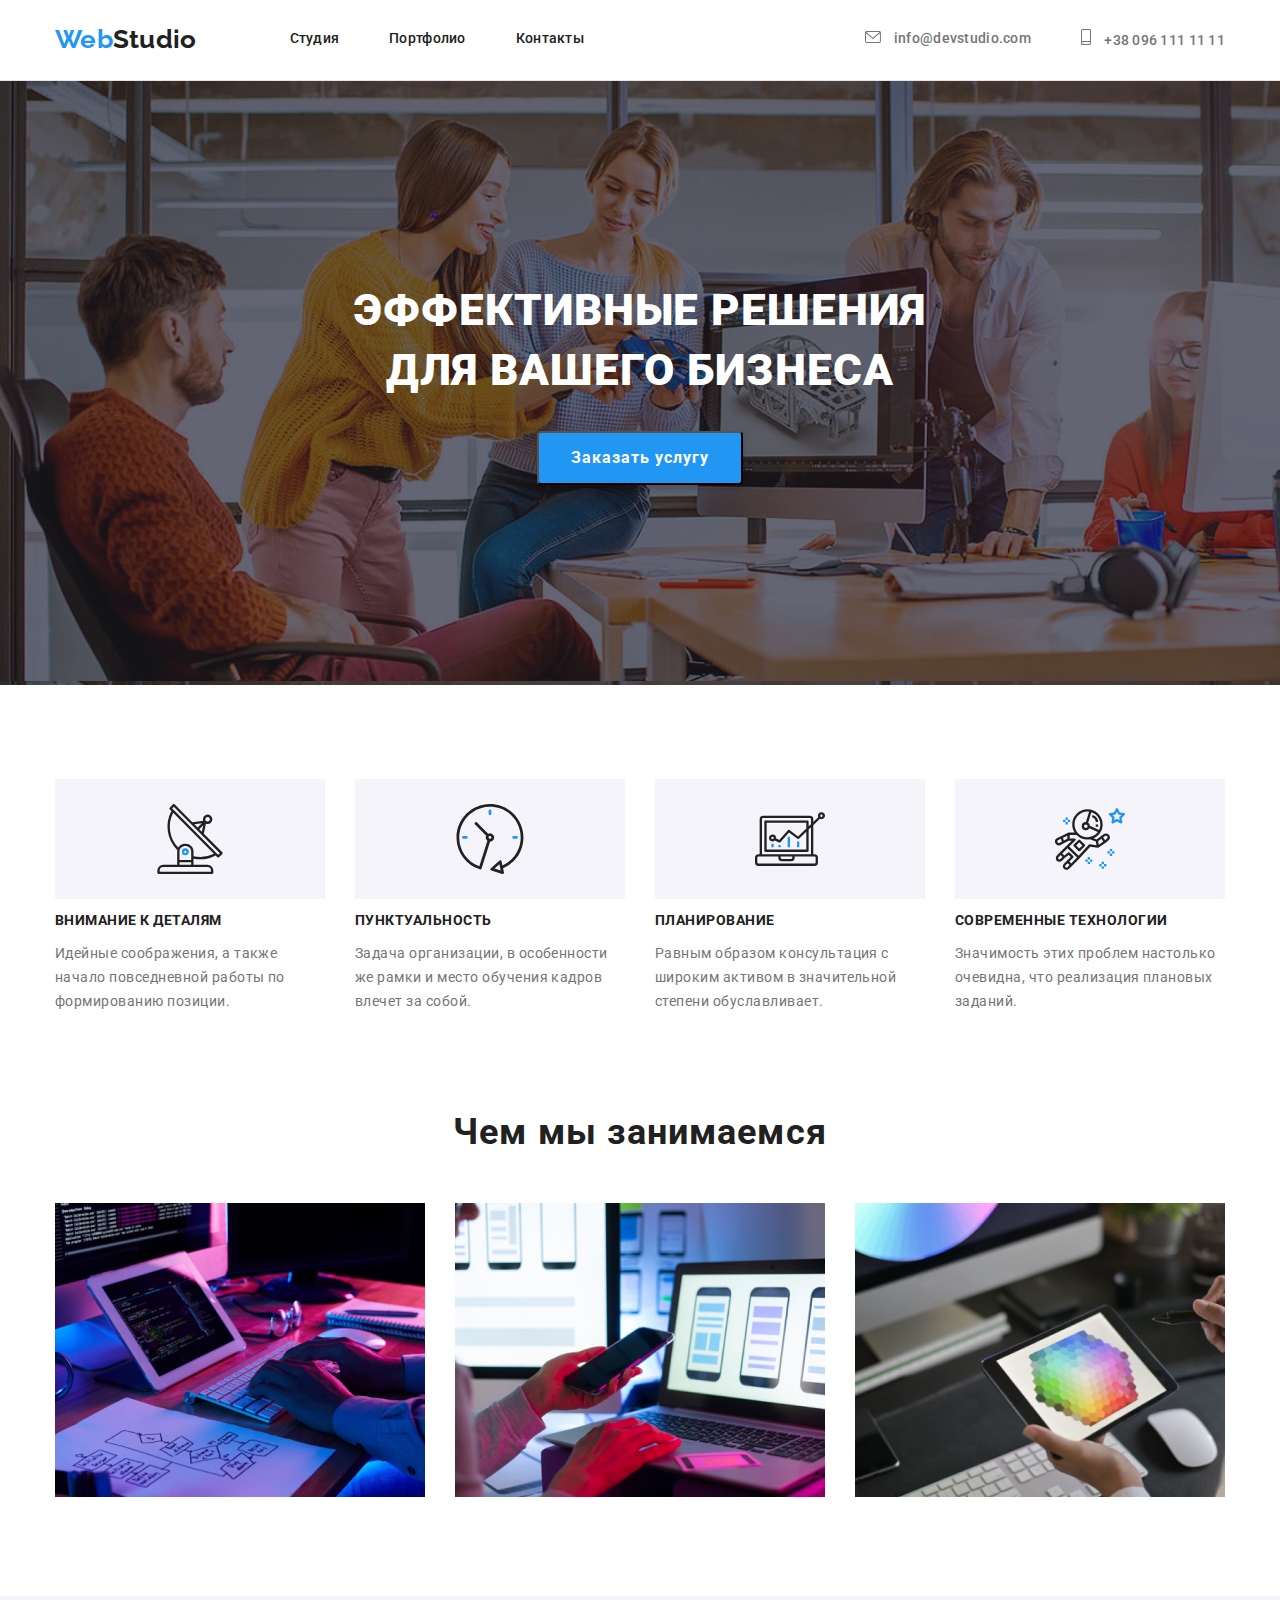
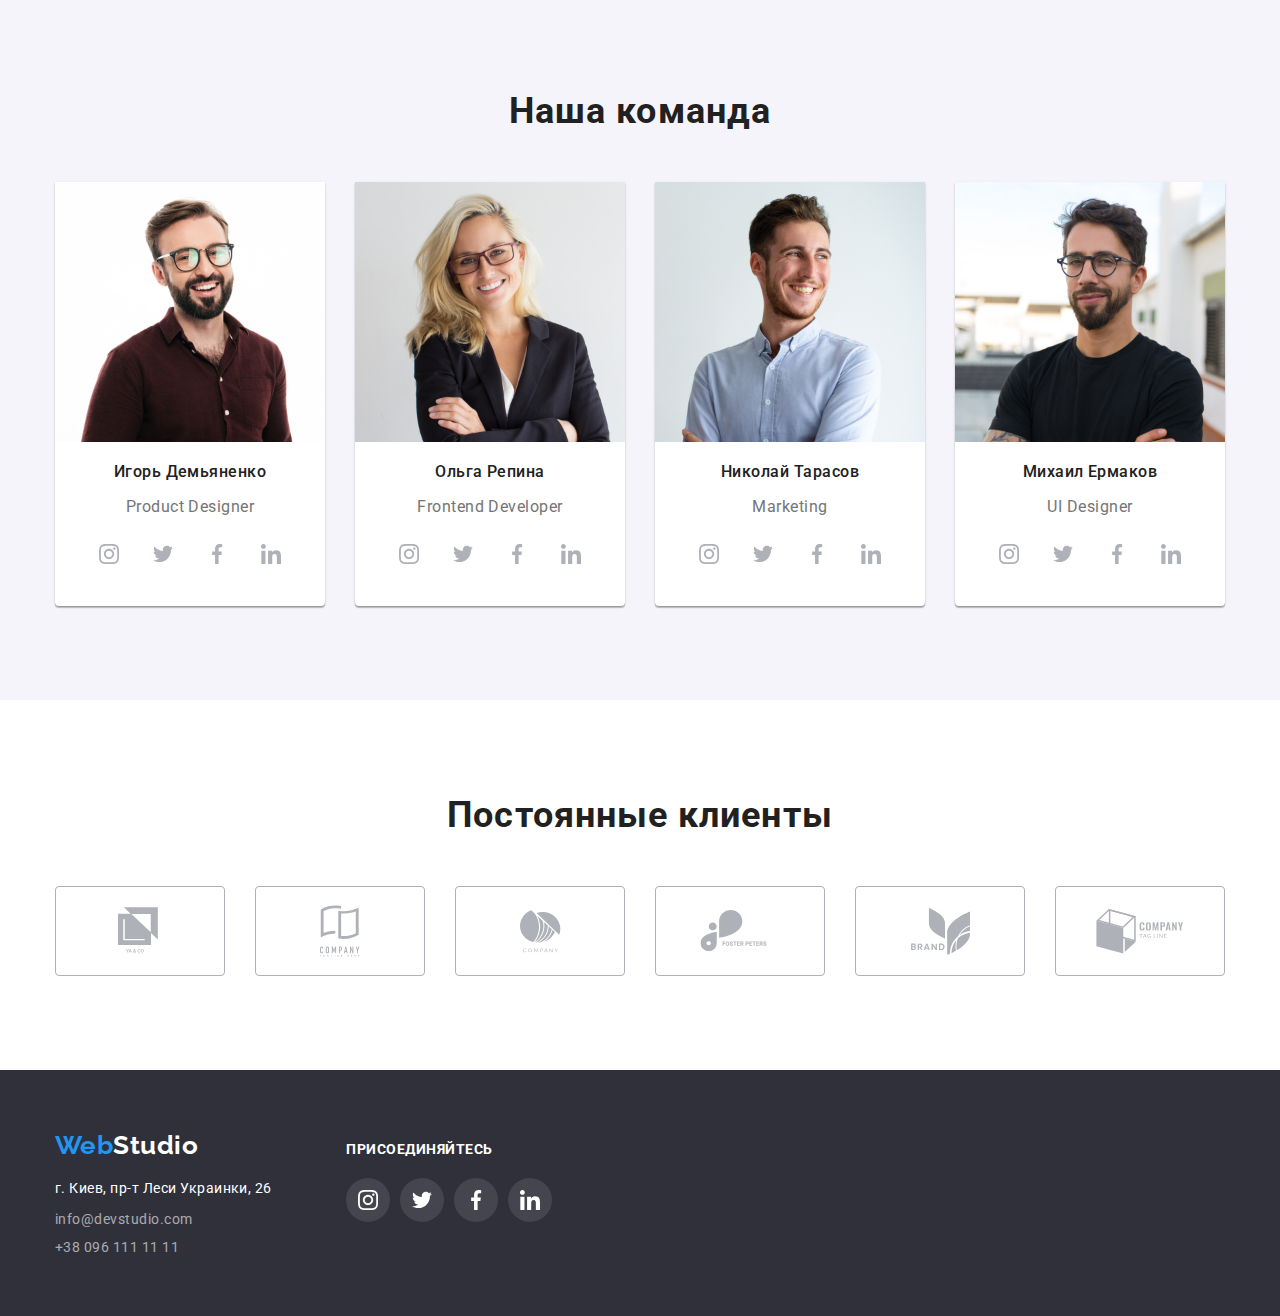
==== index.html @ 49b00da6 "копировка с дз4" ====
<!DOCTYPE html>
<html lang="ru">
<head>
    <meta charset="UTF-8">
    <meta name="viewport" content="width=device-width, initial-scale=1.0">
    <title>Document</title>
    <link rel="preconnect" href="https://fonts.gstatic.com">
    <link
        href="https://fonts.googleapis.com/css2?family=Raleway:wght@400;500;700&family=Roboto:wght@400;500;700;900&display=swap"
        rel="stylesheet"
    />
    <link rel="stylesheet" href="./css/modern-normalize.css">
    <link rel="stylesheet" href="./css/style.css">
</head>
<body class="page">
    <!--Шапка-->
    <header class="page-header">
        <div class="container">
            <nav class="navigation link">
                <a href="./index.html" class="logo" lang="en"> <span class="logo-web ">Web</span>Studio</a>
                <ul class="list link">
                    <li class="link-item"><a href="./index.html" class="link">Студия</a></li>
                    <li class="link-item"><a href="./html/portfolio.html" class="link">Портфолио</a></li>
                    <li class="link-item"><a href="" class="link">Контакты</a></li>
                </ul>
            </nav>
            <ul class="list link">
                <li class="link-item">
                   
                   <a href="mailto:info@devstudio.com" class="link-contacts icon-envelope">
                        <svg width="16" height="12" fill="currentColor">
                            <use class="icon-link" href="./images/icons.svg#envelope"></use>
                        </svg>
                        info@devstudio.com
                    </a>
                </li>
                <li class="link-item">
                   
                    <a href="tell:+380961111111" class="link-contacts icon-smartphone">
                        <svg width="10" height="16" fill="currentColor">
                            <use href="./images/icons.svg#smartphone"></use>
                        </svg>
                        +38 096 111 11 11
                    </a>
                </li>
            </ul>
        </div>
    </header>
    <!--main-->
    <main class="page-main">
        <!--раздел услуг-->
        <section class="hero">
            <div class="container">
                <h1 class="hero-title">Эффективные решения <br> для вашего бизнеса</h1>
                <button type="button" class="button-primery button-cursor"> Заказать услугу</button>
            </div>
        </section>
        <!--Раздел качеств-->
        <section class="section-quality">
            <div class="container">
                <!-- <h2 class="section-title">Положительные качества </h2> -->
                    <ul class="site-title">
                        <li class="list-quality ">
                          
                            <h3 class="title">Внимание к деталям</h3>
                            <p class="features-text">Идейные соображения, а также начало повседневной работы по формированию позиции.</p>
                        </li>
                        <li class="list-quality">
                            
                            <h3 class="title">Пунктуальность</h3>
                            <p class="features-text">Задача организации, в особенности же рамки и место обучения кадров влечет за собой.</p>
                        </li>
                        <li class="list-quality">
                            
                            <h3 class="title">Планирование</h3>
                            <p class="features-text">Равным образом консультация с широким активом в значительной степени обуславливает.</p>
                        </li>
                        <li class="list-quality">
                            
                            <h3 class="title">Современные технологии</h3>
                            <p class="features-text">Значимость этих проблем настолько очевидна, что реализация плановых заданий.</p>
                        </li>
                    </ul>
                
            </div>
        </section>

        <section class="section-working">
            <div class="container">
                
                    <h2 class="section-title">Чем мы занимаемся</h2>
                    <ul class="site-title">
                        <li class="list-img">
                            <a href=""><img src="./images/програмирование.jpg" alt="програмирование" width="370" /></a>
                        </li>
                        <li class="list-img">
                            <a href=""><img src="./images/приложения.jpg" alt="приложения" width="370" /></a>
                        </li>
                        <li class="list-img">
                            <a href=""><img src="./images/цветовая-гамма.jpg" alt="цветовая-гамма" width="370" /></a>
                        </li>
                    </ul>
               
            </div>
        </section>
        <!--Раздел команда-->
        <section class="section-team">
            <div class="container">
                    <h2 class="section-title">Наша команда</h2>
                    <ul  class="site-title">
                        <li class="list-img">
                            <img src="./images/игорь-демьяненко.jpg" alt="фото-игорь-демьяненко" width="270" />
                            <h3 class="name-title">Игорь Демьяненко</h3>
                            <p class="name-text">Product Designer</p>
                            <div class="div-icons">
                                <ul class="list social-icons">
                                    <li class="social-icons-iteam">
                                        <a href="" class="social-icons-link" target="_blank" rel="noopener noreferrer">
                                            <svg class="icon">
                                                <use href="./images/icons.svg#instagram"></use>
                                            </svg>
                                        </a>
                                    </li>
                                    <li class="social-icons-iteam">
                                        <a href="" class="social-icons-link" target="_blank" rel="noopener noreferrer">
                                        <svg class="icon">
                                            <use href="./images/icons.svg#twitter"></use>
                                        </svg>
                                        </a>
                                    </li>
                                    <li class="social-icons-iteam">
                                        <a href="" class="social-icons-link" target="_blank" rel="noopener noreferrer">
                                        <svg class="icon">
                                            <use href="./images/icons.svg#facebook"></use>
                                        </svg>
                                        </a>
                                    </li>
                                    <li class="social-icons-iteam">
                                        <a href="" class="social-icons-link" target="_blank" rel="noopener noreferrer">
                                        <svg class="icon">
                                            <use href="./images/icons.svg#linkedin"></use>
                                        </svg>
                                        </a>
                                    </li>
                                </ul>
                            </div>

                        </li>
                        <li class="list-img">
                            <img src="./images/ольга-репина.jpg" alt="фото-ольга-репина" width="270" />
                            <h3 class="name-title">Ольга Репина</h3>
                            <p class="name-text">Frontend Developer</p>
                            <div class="div-icons">
                                <ul class="list social-icons">
                                    <li class="social-icons-iteam">
                                        <a href="" class="social-icons-link" target="_blank" rel="noopener noreferrer">
                                            <svg class="icon">
                                                <use href="./images/icons.svg#instagram"></use>
                                            </svg>
                                        </a>
                                    </li>
                                    <li class="social-icons-iteam">
                                        <a href="" class="social-icons-link" target="_blank" rel="noopener noreferrer">
                                            <svg class="icon">
                                                <use href="./images/icons.svg#twitter"></use>
                                            </svg>
                                        </a>
                                    </li>
                                    <li class="social-icons-iteam">
                                        <a href="" class="social-icons-link" target="_blank" rel="noopener noreferrer">
                                            <svg class="icon">
                                                <use href="./images/icons.svg#facebook"></use>
                                            </svg>
                                        </a>
                                    </li>
                                    <li class="social-icons-iteam">
                                        <a href="" class="social-icons-link" target="_blank" rel="noopener noreferrer">
                                            <svg class="icon">
                                                <use href="./images/icons.svg#linkedin"></use>
                                            </svg>
                                        </a>
                                    </li>
                                </ul>
                            </div>
                        </li>
                        <li class="list-img">
                            <img src="./images/николай-тарасов.jpg" alt="фото-николай-тарасов" width="270" />
                            <h3 class="name-title">Николай Тарасов</h3>
                            <p class="name-text">Marketing</p>
                            <div class="div-icons">
                                <ul class="list social-icons">
                                    <li class="social-icons-iteam">
                                        <a href="" class="social-icons-link" target="_blank" rel="noopener noreferrer">
                                            <svg class="icon">
                                                <use href="./images/icons.svg#instagram"></use>
                                            </svg>
                                        </a>
                                    </li>
                                    <li class="social-icons-iteam">
                                        <a href="" class="social-icons-link" target="_blank" rel="noopener noreferrer">
                                            <svg class="icon">
                                                <use href="./images/icons.svg#twitter"></use>
                                            </svg>
                                        </a>
                                    </li>
                                    <li class="social-icons-iteam">
                                        <a href="" class="social-icons-link" target="_blank" rel="noopener noreferrer">
                                            <svg class="icon">
                                                <use href="./images/icons.svg#facebook"></use>
                                            </svg>
                                        </a>
                                    </li>
                                    <li class="social-icons-iteam">
                                        <a href="" class="social-icons-link" target="_blank" rel="noopener noreferrer">
                                            <svg class="icon">
                                                <use href="./images/icons.svg#linkedin"></use>
                                            </svg>
                                        </a>
                                    </li>
                                </ul>
                            </div>
                        </li>
                        <li class="list-img">
                            <img src="./images/михаил-ермаков.jpg" alt="фото-михаил-ермаков" width="270" />
                            <h3 class="name-title">Михаил Ермаков</h3>
                            <p class="name-text">UI Designer</p>
                            <div class="div-icons">
                                <ul class="list social-icons">
                                    <li class="social-icons-iteam">
                                        <a href="" class="social-icons-link" target="_blank" rel="noopener noreferrer">
                                            <svg class="icon">
                                                <use href="./images/icons.svg#instagram"></use>
                                            </svg>
                                        </a>
                                    </li>
                                    <li class="social-icons-iteam">
                                        <a href="" class="social-icons-link" target="_blank" rel="noopener noreferrer">
                                            <svg class="icon">
                                                <use href="./images/icons.svg#twitter"></use>
                                            </svg>
                                        </a>
                                    </li>
                                    <li class="social-icons-iteam">
                                        <a href="" class="social-icons-link" target="_blank" rel="noopener noreferrer">
                                            <svg class="icon">
                                                <use href="./images/icons.svg#facebook"></use>
                                            </svg>
                                        </a>
                                    </li>
                                    <li class="social-icons-iteam">
                                        <a href="" class="social-icons-link" target="_blank" rel="noopener noreferrer">
                                            <svg class="icon">
                                                <use href="./images/icons.svg#linkedin"></use>
                                            </svg>
                                        </a>
                                    </li>
                                </ul>
                            </div>
                        </li>
                    </ul>
                 </div>
        </section>
        <!-- секция постоянные клиенты -->
        <section class="section-clients">
            <div class="container">
                 <h2 class="section-title">Постоянные клиенты</h2>
                <div class="">
                   <ul class="site-title ">
                       <li class="list-clients">
                           <a href="" class="clients-section-link" target="_blank" rel="noopener noreferrer">
                               <svg class="icon" width="44px" height="49px">
                                   <use href="./images/icons.svg#logo-1"></use>
                               </svg>
                           </a>
                       </li>
                       <li class="list-clients">
                           <a href="" class="clients-section-link" target="_blank" rel="noopener noreferrer">
                               <svg class="icon" width="40px" height="52px">
                                   <use href="./images/icons.svg#logo-2"></use>
                               </svg>
                           </a>
                       </li>
                       <li class="list-clients">
                           <a href="" class="clients-section-link" target="_blank" rel="noopener noreferrer">
                               <svg class="icon" width="41px" height="43px">
                                   <use href="./images/icons.svg#logo-3"></use>
                               </svg>
                           </a>
                       </li>
                       <li class="list-clients">
                           <a href="" class="clients-section-link" target="_blank" rel="noopener noreferrer">
                               <svg class="icon" width="80px" height="42px">
                                   <use href="./images/icons.svg#logo-4"></use>
                               </svg>
                           </a>
                       </li>
                       <li class="list-clients">
                           <a href="" class="clients-section-link" target="_blank" rel="noopener noreferrer">
                               <svg class="icon" width="59px" height="47px">
                                   <use href="./images/icons.svg#logo-5"></use>
                               </svg>
                           </a>
                       </li>
                       <li class="list-clients">
                           <a href="" class="clients-section-link" target="_blank" rel="noopener noreferrer">
                               <svg class="icon" width="88pxx" height="45px">
                                   <use href="./images/icons.svg#logo-6"></use>
                               </svg>
                           </a>
                       </li>
                   </ul>
                    
                </div>
            </div>
        </section>
    </main>
    <!--Подвал-->
    <footer class="page-footer">
        <div class="container">
            <div class="card-footer div-address">
                <a href="./index.html" class="logo link-footer" lang="en"> <span class="logo-web ">Web</span>Studio</a>
                <address class="address">
                <ul  class="site-footer">
                        <li class="list-footer"><a href="https://goo.gl/maps/cqF2YYgnsSgprehL9" target="_blank" rel="noreferrer noopener" class="text-address">г. Киев, пр-т Леси Украинки, 26</a></li>
                        <li class="list-footer"><a href="mailto:info@devstudio.com" class="link-contacts">info@devstudio.com</a> </li>
                        <li class="list-footer"><a href="teii:+380961111111" class="link-contacts">+38 096 111 11 11</a> </li>
                    </ul>
                </address>
            </div>
            <div class="card-footer div-icons">
                <h3 class="title">присоединяйтесь</h3>
                <ul class="list social-icons">
                    <li class="social-icons-iteam">
                        <a href="" class="social-icons-link" target="_blank" rel="noopener noreferrer">
                            <svg class="icon">
                                <use href="./images/icons.svg#instagram"></use>
                            </svg>
                        </a>
                    </li>
                    <li class="social-icons-iteam">
                        <a href="" class="social-icons-link" target="_blank" rel="noopener noreferrer">
                            <svg class="icon">
                                <use href="./images/icons.svg#twitter"></use>
                            </svg>
                        </a>
                    </li>
                    <li class="social-icons-iteam">
                        <a href="" class="social-icons-link" target="_blank" rel="noopener noreferrer">
                            <svg class="icon">
                                <use href="./images/icons.svg#facebook"></use>
                            </svg>
                        </a>
                    </li>
                    <li class="social-icons-iteam">
                        <a href="" class="social-icons-link" target="_blank" rel="noopener noreferrer">
                            <svg class="icon">
                                <use href="./images/icons.svg#linkedin"></use>
                            </svg>
                        </a>
                    </li>
                </ul>
            </div>
        </div>
    </footer>
    
</body>
</html>
---- css/style.css ----
:root {
  --primery-text-color: #757575;
  --title-text-color: #212121;
  --button-text-color: #212121;
  --button-text-color-hover-focus: #ffffff;
  --button-background-color: #f5f4fa;
  --hero-footer-background-color: #2f303a;
  --link-text-kontacts: #757575;
  --link-text-site-nav: #212121;
  --accent-text-color: #2196f3;
  --tekst-kontacts-footer: rgba(255, 255, 255, 0.6);
}

html {
  box-sizing: border-box;
}

*,
*::before,
*::after {
  box-sizing: inherit;
}

body {
  color: var(--primery-text-color);
  background: #ffffff;
  font-family: Roboto, sans-serif;
  letter-spacing: 0.03em;
  margin: 0;
}
.container {
  width: 1200px;
  padding-right: 15px;
  padding-left: 15px;
  /* border: 1px solid black; */
  margin-left: auto;
  margin-right: auto;
}
.navigation {
  display: flex;
  align-items: center;
  margin-right: auto;
}
/* логотип */
.logo {
  color: #212121;
  font-family: Raleway;
  font-style: normal;
  font-weight: bold;
  font-size: 26px;
  line-height: 1.19;
  text-decoration: none;
}
.page-header {
  border-bottom: 1px solid #e9e2e2;
  padding-top: 24px;
  padding-bottom: 25px;
}
.page-header .logo {
  margin-right: 93px;
}
.logo-web {
  color: var(--accent-text-color);
}

.page-header .container {
  display: flex;
  align-items: center;
  justify-content: flex-end;
}
/* навигация по сайту */
.link-item svg {
  /* margin: 0; */
  margin-right: 10px;
  cursor: pointer;
}

.link {
  text-decoration: none;
  font-weight: 500;
  font-size: 14px;
  line-height: 1.14;
  letter-spacing: 0.02em;
  color: var(--link-text-site-nav);
  list-style-type: none;
  padding-left: 0;
  margin-top: 0;
  margin-bottom: 0;
  display: inline-flex;
  align-items: center;
}
.link:hover,
.link:focus {
  color: var(--accent-text-color);
}

.link-item:not(:last-child) {
  margin-right: 50px;
}
/* навигация по контактам */
.link-contacts {
  text-decoration: none;
  color: var(--link-text-kontacts);
}

.link-contacts:focus,
.link-contacts:hover {
  color: var(--accent-text-color);
}

/* главый заголовок */
.hero {
  background-color: var(--hero-footer-background-color);
  color: #ffffff;
  text-align: center;
  letter-spacing: 0.06em;
  text-transform: uppercase;
  padding-top: 200px;
  padding-bottom: 200px;
  background-image: linear-gradient(to right, rgba(47, 48, 58, 0.4), rgba(47, 48, 58, 0.4)), url(../images/Img-hero.png);
}

.hero-title {
  font-style: normal;
  font-weight: 900;
  line-height: 1.36;
  font-size: 44px;
  margin-bottom: 30px;
  margin-top: 0;
}

/* кнопки */
.button-primery {
  font-family: Roboto;
  font-weight: bold;
  font-size: 16px;
  line-height: 1.87;
  cursor: pointer;
  align-items: center;
  text-align: center;
  letter-spacing: 0.06em;
  background: #2196f3;
  box-shadow: 0px 4px 4px rgba(0, 0, 0, 0.15);
  border-radius: 4px;
  color: #ffffff;
  padding: 10px 32px;
}
.button-cursor {
  cursor: pointer;
}
.filter-button {
  background: var(--button-background-color);
  border-radius: 4px;
  font-family: Roboto;
  font-weight: 500;
  font-size: 16px;
  line-height: 1.62;
  letter-spacing: 0.03em;
  color: #212121;
  border: none;
  padding: 6px 22px;
}

.filter-button:focus,
.filter-button:hover {
  background-color: var(--accent-text-color);
  color: var(--button-text-color-hover-focus);
  border: 1px solid #eeeeee;
  box-sizing: border-box;
  box-shadow: 0px 1px 1px rgba(0, 0, 0, 0.12), 0px 4px 4px rgba(0, 0, 0, 0.06), 1px 4px 6px rgba(0, 0, 0, 0.16);
}

/* заголовки */
.title {
  font-weight: bold;
  font-size: 14px;
  line-height: 1.14;
  text-transform: uppercase;
  color: var(--title-text-color);
}
.site-title {
  list-style-type: none;
  display: flex;
  padding-left: 0;
  margin-top: 0;
  margin-bottom: 0;
}
.section-quality {
  /* margin-top: 94px; */
  padding-top: 94px;
  padding-bottom: 94px;
}
.list-quality::before {
  display: flex;
  content: '';
  height: 120px;
  background-color: #f5f4fa;
  background-size: auto;
  background-repeat: no-repeat;
  background-position: center;
}
.list-quality:nth-child(1):before {
  background-image: url(../images/icons/antenna.svg);
}
.list-quality:nth-child(2):before {
  background-image: url(../images/icons/clock.svg);
}
.list-quality:nth-child(3):before {
  background-image: url(../images/icons/diagram.svg);
}
.list-quality:nth-child(4):before {
  background-image: url(../images/icons/astronaut.svg);
}

.list-quality {
  max-width: 270px;
}

.list-quality:not(:last-child),
.list-img:not(:last-child) {
  margin-right: 30px;
}
/* секция работы */
.section-working {
  margin-top: 0;
  margin-bottom: 0;
  padding-bottom: 94px;
}

.section-team {
  padding-top: 94px;
  padding-bottom: 94px;
}
.section-team .list-img {
  max-width: 370px;
  background-color: #ffffff;
  box-shadow: 0px 1px 3px rgba(0, 0, 0, 0.12), 0px 1px 1px rgba(0, 0, 0, 0.14), 0px 2px 1px rgba(0, 0, 0, 0.2);
  border-radius: 0px 0px 4px 4px;
}
.div-icons {
  padding-bottom: 30px;
}

/* обзацы */
.features-text {
  font-weight: normal;
  font-size: 14px;
  line-height: 1.71;
  margin-top: 10px;
  margin-bottom: 0;
  width: 270px;
  height: 75px;
}
/* заголовки h2 */
.section-title {
  font-weight: bold;
  font-size: 36px;
  line-height: 42px;
  letter-spacing: 0.03em;
  color: var(--title-text-color);
  margin-top: 0;
  margin-bottom: 50px;
  display: flex;
  justify-content: center;
}

/* Данные руководителей */
.section-team {
  background-color: #f5f4fa;
}
.name-title {
  font-weight: 500;
  font-size: 16px;
  line-height: 1.19;
  color: var(--title-text-color);
  display: flex;
  justify-content: center;
}
.name-text {
  font-weight: normal;
  font-size: 16px;
  line-height: 1.19;
  display: flex;
  justify-content: center;
}
.social-icons .icon {
  width: 20px;
  height: 20px;
  fill: #afb1b8;
}
.div-icons {
  /* padding: 10 30px 30px 32px; */
  display: flex;
  justify-content: center;
}
.social-icons-iteam + .social-icons-iteam {
  margin-left: 10px;
}
.section-team .social-icons-link {
  display: flex;
  justify-content: center;
  align-items: center;
  width: 44px;
  height: 44px;
  background: #ffffff;
  border-radius: 50%;
}

.social-icons-link:hover .icon,
.social-icons-link:focus .icon {
  fill: var(--button-text-color-hover-focus);
}
.social-icons-link:hover,
.social-icons-link:focus {
  background-color: var(--accent-text-color);
}
/* секция клиенты */
.section-clients {
  padding-top: 94px;
  padding-bottom: 94px;
}
.section-clients .section-title {
  margin-bottom: 50px;
}
.clients {
  display: inline-flex;
  flex-basis: calc(100% - 30px);
  flex-wrap: wrap;
}

.list-clients:not(:last-child) {
  margin-right: 30px;
}

/* section portfolio */

.title-portfolio {
  font-style: normal;
  font-weight: bold;
  font-size: 18px;
  line-height: 2;
  letter-spacing: 0.06em;
  color: var(--title-text-color);
  max-width: 322px;
  margin: 0;
  margin-bottom: 4px;
}
.examples-works {
  font-weight: normal;
  font-size: 16px;
  line-height: 1.87;
  max-width: 322px;
  margin: 0;
}
.site-nav {
  display: flex;
  justify-content: center;
}
.list-button:not(:last-child) {
  margin-right: 8px;
}
.section-main {
  padding-top: 94px;
  padding-bottom: 94px;
}

.container-button {
  padding-bottom: 50px;
}

.list {
  display: flex;
  flex-wrap: wrap;
  margin-top: 0;
  padding-left: 0;
  list-style-type: none;
  margin-bottom: 0;
}
.container-portfolio {
  padding: 20px 24px;
}

.list-portfolio {
  max-width: 370px;
  border: 1px solid #eeeeee;
}
.list-portfolio:nth-child(-n + 6) {
  margin-bottom: 30px;
}
.list-portfolio {
  margin-right: 30px;
}
.list-portfolio:nth-child(3n) {
  margin-right: 0;
}
.list-portfolio:hover,
.list-portfolio:focus {
  border: 1px solid #eeeeee;
  box-sizing: border-box;
  box-shadow: 0px 1px 1px rgba(0, 0, 0, 0.12), 0px 4px 4px rgba(0, 0, 0, 0.06), 1px 4px 6px rgba(0, 0, 0, 0.16);
  cursor: pointer;
}

/* постоянные клиенты */
.icon {
  fill: #afb1b8;
  margin: auto;
}

.clients-section-link {
  display: flex;

  width: 170px;
  height: 90px;
  cursor: pointer;
  border: 1px solid #afb1b8;
  box-sizing: border-box;
  border-radius: 4px;
}
.clients-section-link:hover .icon,
.clients-section-link:focus .icon {
  fill: var(--accent-text-color);
}
.clients-section-link:hover,
.clients-section-link:focus {
  border-color: var(--accent-text-color);
}

/* footer */
.page-footer {
  background-color: var(--hero-footer-background-color);
}
.link-footer {
  color: #ffffff;
  text-decoration: none;
}
.site-footer .link-contacts {
  color: rgba(255, 255, 255, 0.6);
  font-size: 14px;
}
.site-footer .link-contacts:hover,
.site-footer .link-contacts:active {
  color: var(--accent-text-color);
}

.page-footer {
  margin-top: 0;
  margin-left: 0;
  margin-bottom: 0;
  padding-top: 60px;
  padding-bottom: 60px;
}

.site-footer {
  list-style-type: none;
  font-weight: normal;
  font-style: normal;
  padding-left: 0;
  margin-bottom: 0;
}
.list-footer:not(:last-child) {
  padding-bottom: 9px;
}
.text-address {
  font-size: 14px;
  line-height: 1.71;
  color: #ffffff;
  text-decoration: none;
}
.text-address:focus,
.text-address:hover {
  color: var(--accent-text-color);
}
.card-footer {
  display: inline-table;
  /* flex-basis: calc((50% - 140px) / 2); */
}
.page-footer .div-icons {
  margin-left: 70px;
  min-width: 206px;
  height: 80px;
}
.page-footer h3 {
  color: #ffffff;
  padding-top: 0;
  padding-bottom: 20px;
  margin: 0;
}

.page-footer .social-icons-link {
  display: flex;
  justify-content: center;
  align-items: center;
  width: 44px;
  height: 44px;
  background: rgba(255, 255, 255, 0.1);
  border-radius: 50%;
}
.page-footer .icon {
  width: 20px;
  height: 20px;
  fill: var(--button-text-color-hover-focus);
}
.social-icons-link:hover,
.social-icons-link:focus {
  background-color: var(--accent-text-color);
}
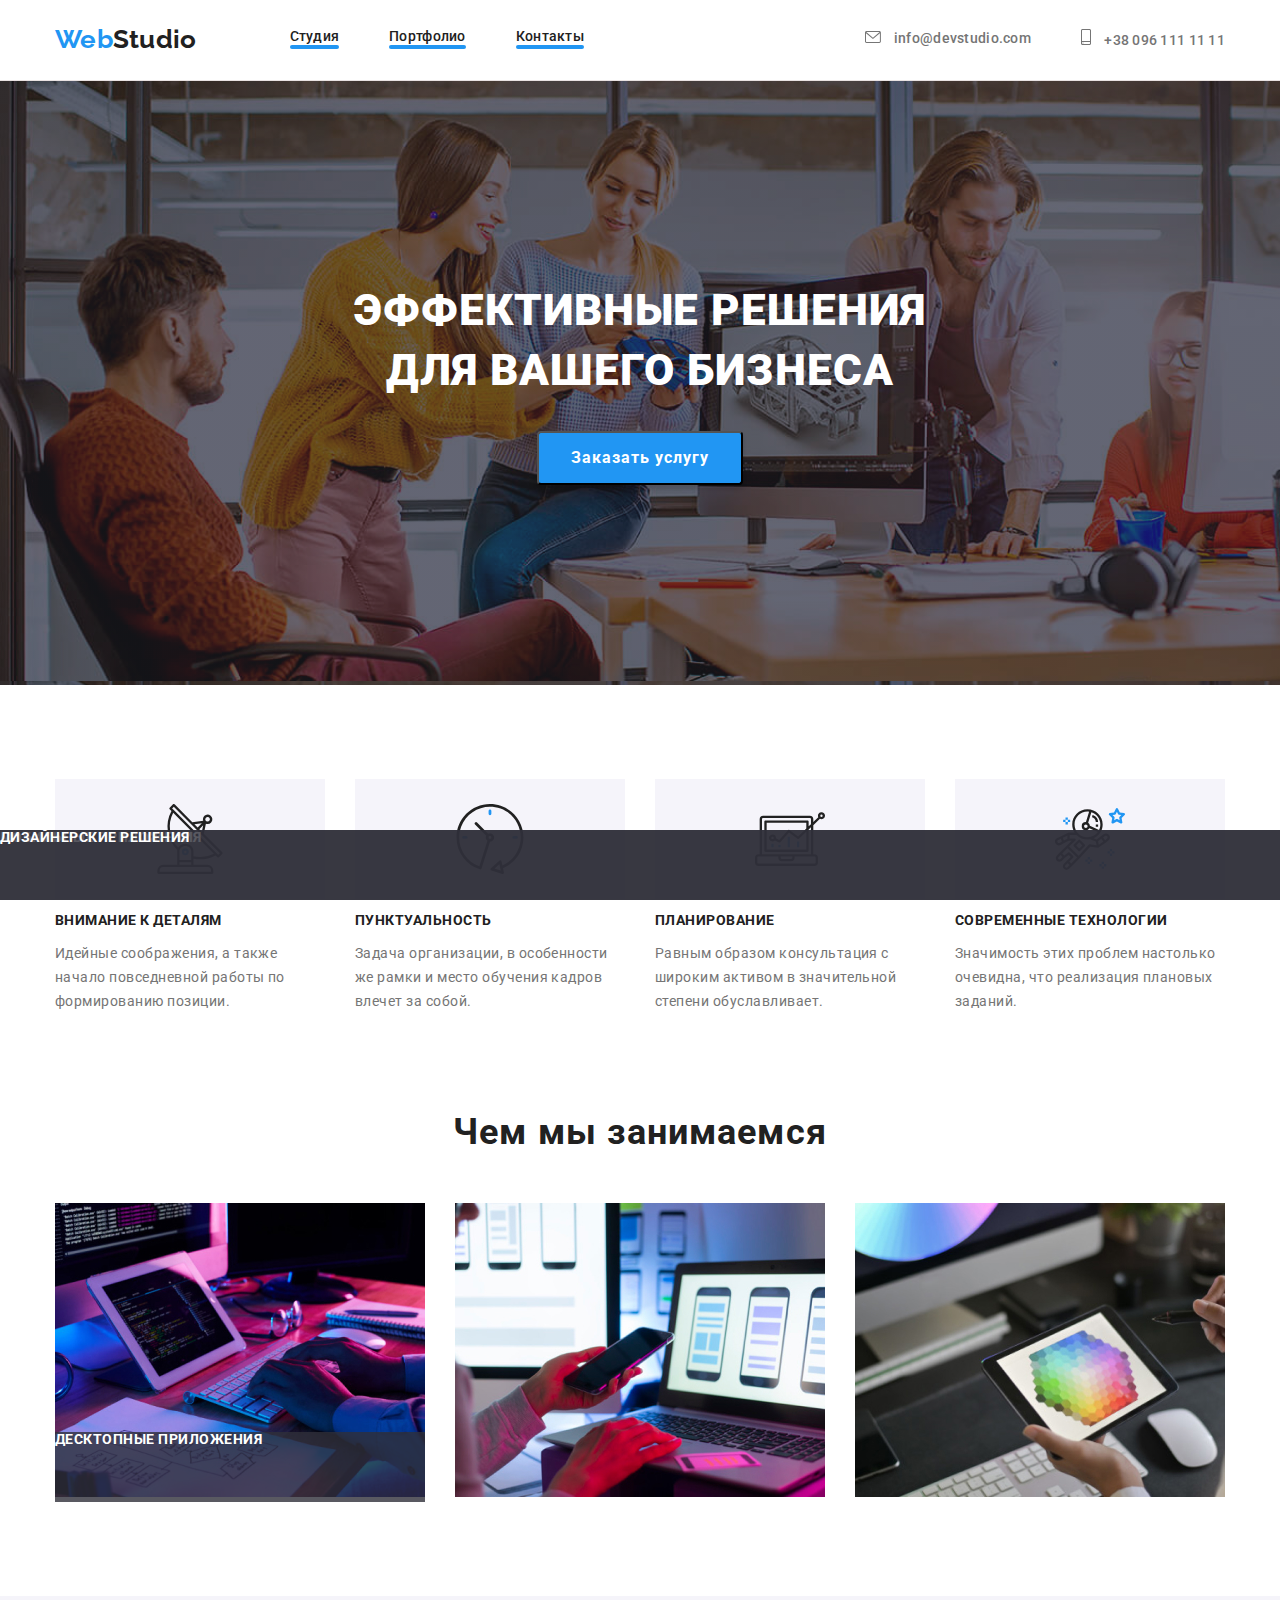
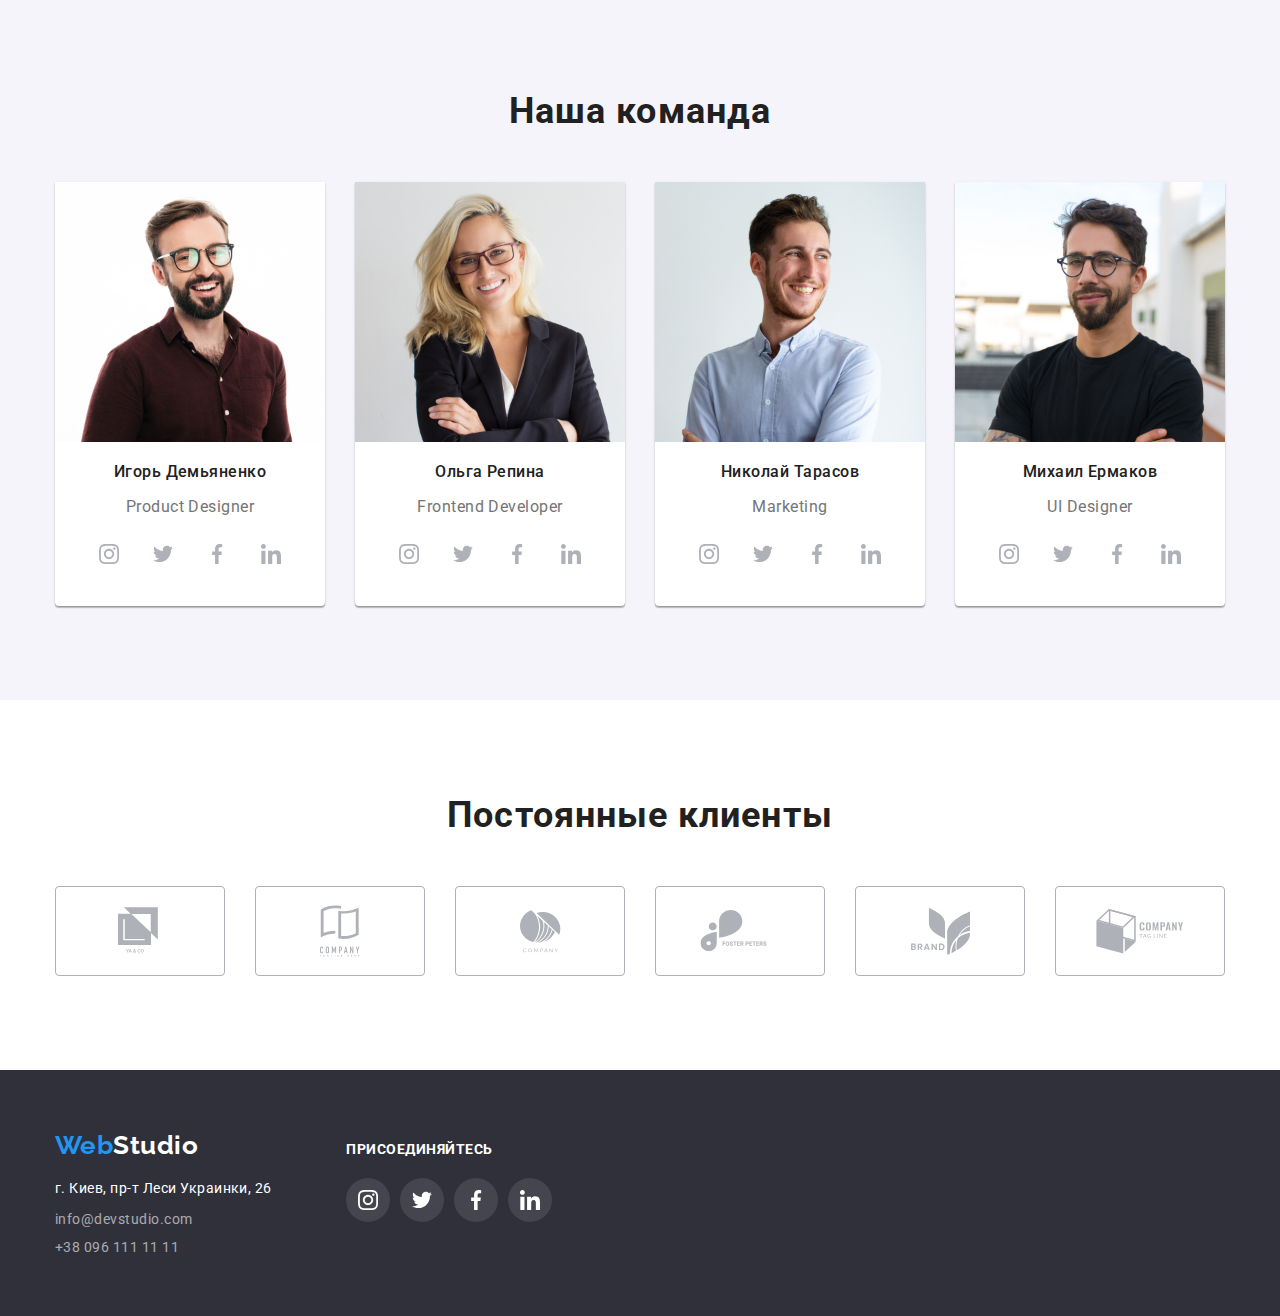
==== commit 97b48a91: "корректировка" ====
--- a/index.html
+++ b/index.html
@@ -91,13 +91,21 @@
                     <h2 class="section-title">Чем мы занимаемся</h2>
                     <ul class="site-title">
                         <li class="list-img">
-                            <a href=""><img src="./images/програмирование.jpg" alt="програмирование" width="370" /></a>
-                        </li>
-                        <li class="list-img">
-                            <a href=""><img src="./images/приложения.jpg" alt="приложения" width="370" /></a>
-                        </li>
-                        <li class="list-img">
-                            <a href=""><img src="./images/цветовая-гамма.jpg" alt="цветовая-гамма" width="370" /></a>
+                            <div class="position-div">
+                                <a href=""><img src="./images/програмирование.jpg" alt="програмирование" width="370" />
+                                    <p class="list-position">Десктопные приложения</p>
+                                </a>
+                            </div>
+                        </li>
+                        <li class="list-img">
+                            <a href=""><img src="./images/приложения.jpg" alt="приложения" width="370" />
+                                <p class="list-position">Мобильные приложения</p>
+                            </a>
+                        </li>
+                        <li class="list-img">
+                            <a href=""><img src="./images/цветовая-гамма.jpg" alt="цветовая-гамма" width="370" />
+                                <p class="list-position">Дизайнерские решения</p>
+                            </a>
                         </li>
                     </ul>
                
--- a/css/style.css
+++ b/css/style.css
@@ -88,6 +88,16 @@
   margin-bottom: 0;
   display: inline-flex;
   align-items: center;
+}
+/* подчеркивание навигации */
+.navigation .link-item::after {
+  content: '';
+  display: flex;
+  width: 100%;
+  height: 4px;
+  background-color: #2196f3;
+  border-radius: 2px;
+  /* margin-top: 27px; */
 }
 .link:hover,
 .link:focus {
@@ -185,6 +195,31 @@
   margin-top: 0;
   margin-bottom: 0;
 }
+.position-div {
+  position: relative;
+}
+.list-position {
+  content: '';
+  display: flex;
+  position: absolute;
+  bottom: 0;
+  left: 0;
+  transform: translate();
+  background-color: rgba(47, 48, 58, 0.8);
+  width: 100%;
+  height: 70px;
+  margin: 0;
+  font-weight: bold;
+  font-size: 14px;
+  line-height: 1.14;
+  /* text-align: center; */
+
+  text-transform: uppercase;
+  color: #ffffff;
+}
+.section-working .site-title {
+  /* position: absolute; */
+}
 .section-quality {
   /* margin-top: 94px; */
   padding-top: 94px;
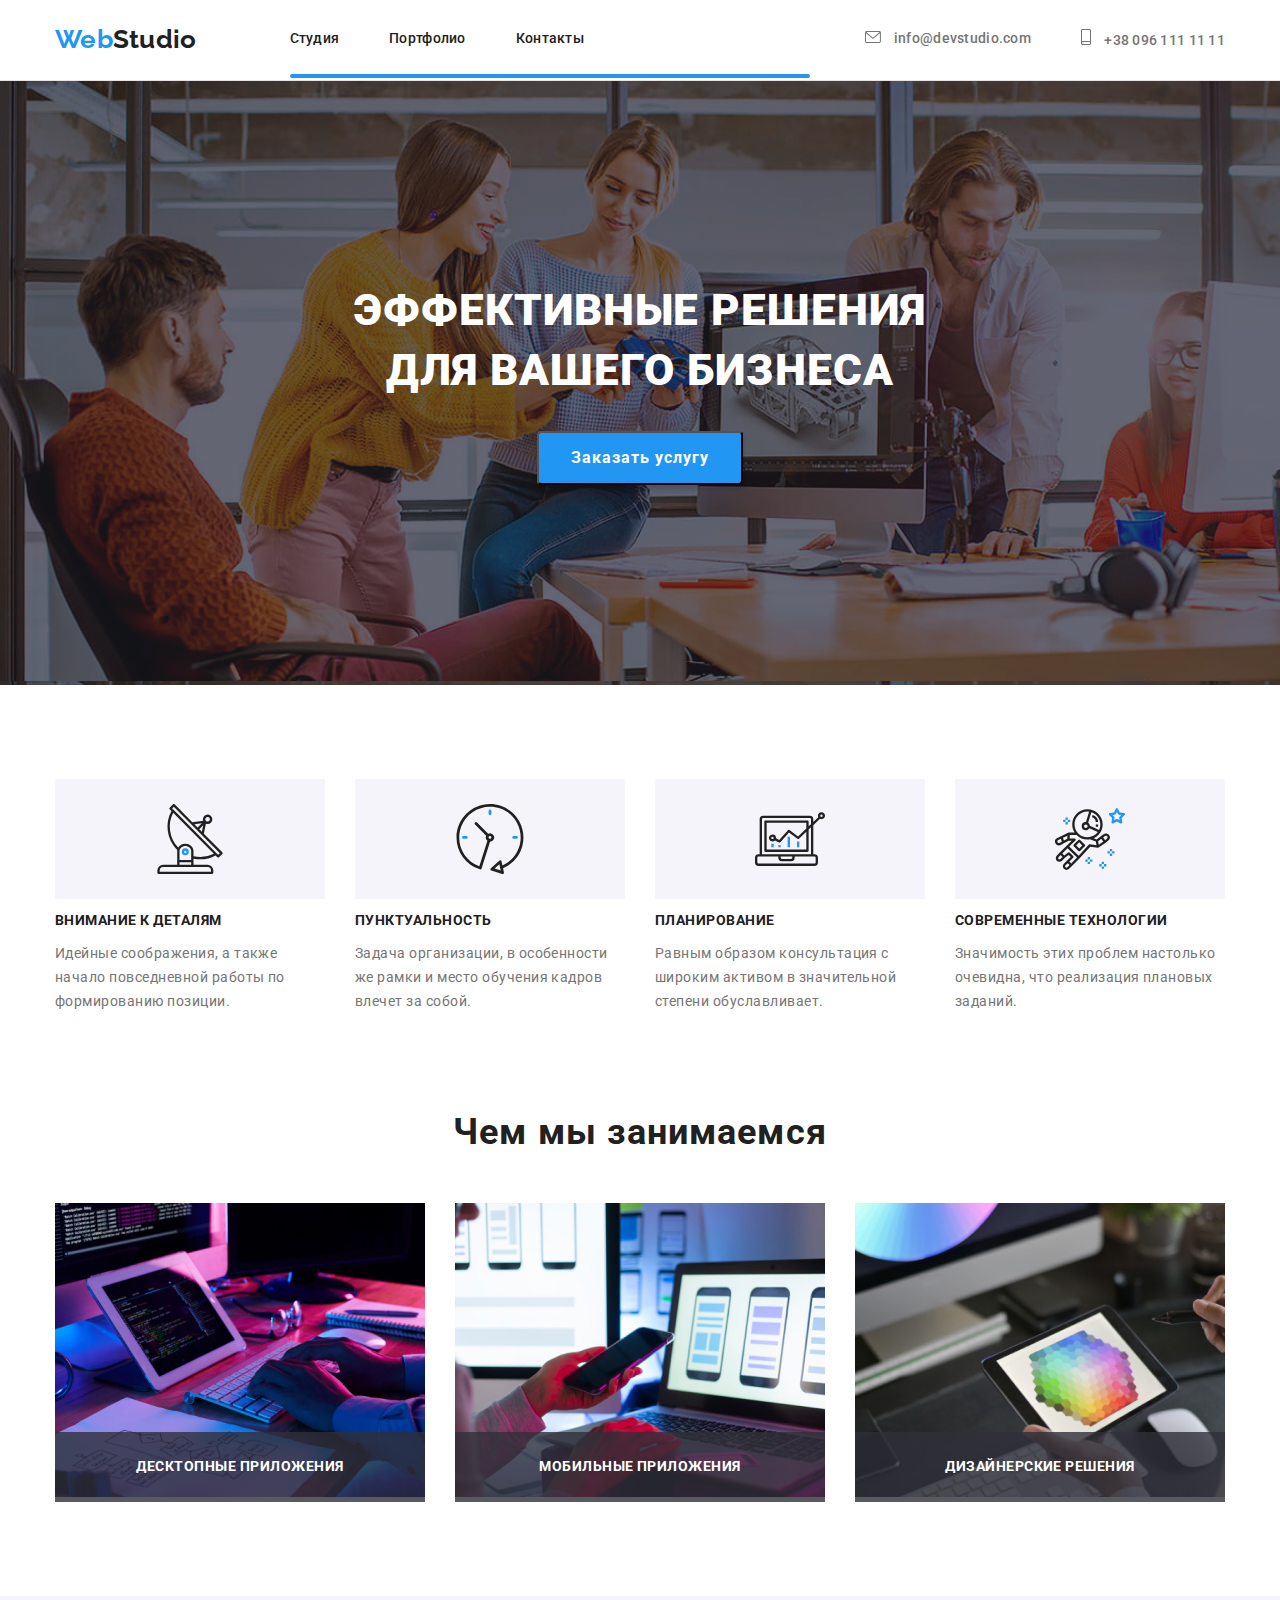
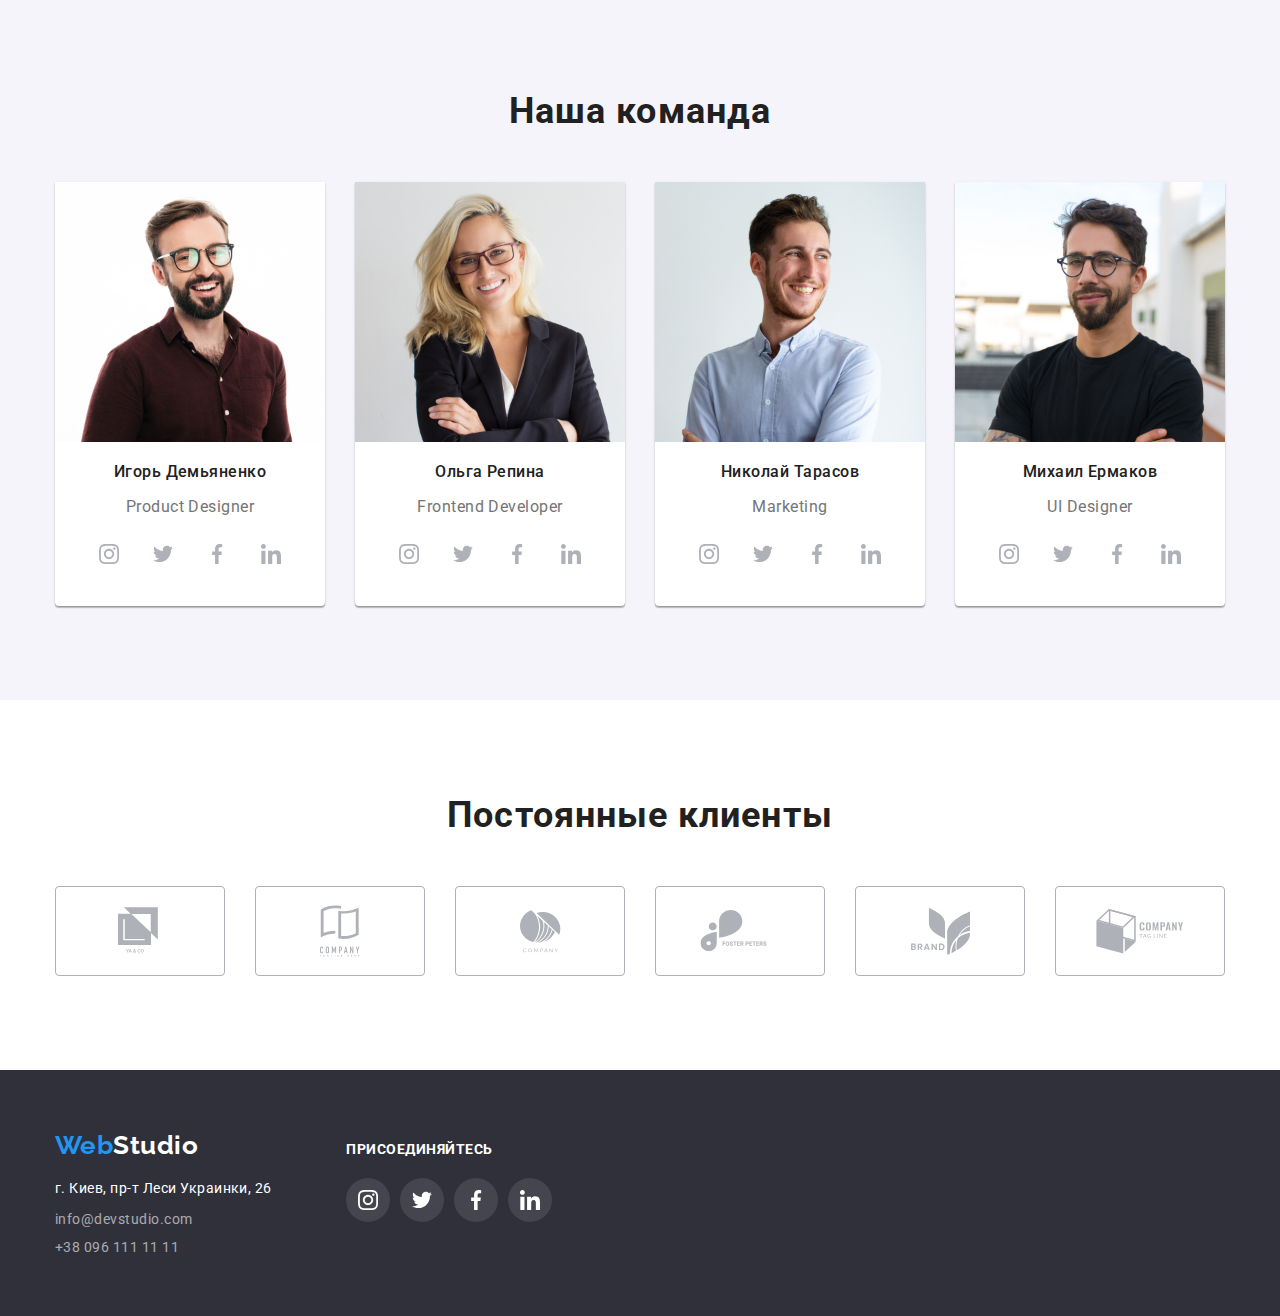
==== commit 02038d40: "добавление переходов" ====
--- a/index.html
+++ b/index.html
@@ -19,9 +19,21 @@
             <nav class="navigation link">
                 <a href="./index.html" class="logo" lang="en"> <span class="logo-web ">Web</span>Studio</a>
                 <ul class="list link">
-                    <li class="link-item"><a href="./index.html" class="link">Студия</a></li>
-                    <li class="link-item"><a href="./html/portfolio.html" class="link">Портфолио</a></li>
-                    <li class="link-item"><a href="" class="link">Контакты</a></li>
+                    <li class="link-item">
+                        
+                            <a href="./index.html" class="link">Студия</a>
+                        
+                    </li>
+                    <li class="link-item">
+                        
+                            <a href="./html/portfolio.html" class="link">Портфолио</a>
+                        
+                    </li>
+                    <li class="link-item">
+                        
+                            <a href="" class="link">Контакты</a>
+                       
+                    </li>
                 </ul>
             </nav>
             <ul class="list link">
@@ -52,7 +64,7 @@
         <section class="hero">
             <div class="container">
                 <h1 class="hero-title">Эффективные решения <br> для вашего бизнеса</h1>
-                <button type="button" class="button-primery button-cursor"> Заказать услугу</button>
+                <button type="button" class="button-primery button-cursor" data-open-modal> Заказать услугу</button>
             </div>
         </section>
         <!--Раздел качеств-->
@@ -91,20 +103,27 @@
                     <h2 class="section-title">Чем мы занимаемся</h2>
                     <ul class="site-title">
                         <li class="list-img">
-                            <div class="position-div">
-                                <a href=""><img src="./images/програмирование.jpg" alt="програмирование" width="370" />
+                            <a href="" class="position-link">
+                                <img src="./images/програмирование.jpg" alt="програмирование" width="370" />
+                                <div class="position-div">
                                     <p class="list-position">Десктопные приложения</p>
-                                </a>
-                            </div>
-                        </li>
-                        <li class="list-img">
-                            <a href=""><img src="./images/приложения.jpg" alt="приложения" width="370" />
-                                <p class="list-position">Мобильные приложения</p>
+                                </div>
                             </a>
                         </li>
                         <li class="list-img">
-                            <a href=""><img src="./images/цветовая-гамма.jpg" alt="цветовая-гамма" width="370" />
-                                <p class="list-position">Дизайнерские решения</p>
+                            <a href="" class="position-link">
+                                <img src="./images/приложения.jpg" alt="приложения" width="370" />
+                                <div class="position-div">
+                                    <p class="list-position">Мобильные приложения</p>
+                                </div>
+                            </a>
+                        </li>
+                        <li class="list-img">
+                            <a href="" class="position-link">
+                                <img src="./images/цветовая-гамма.jpg" alt="цветовая-гамма" width="370" />
+                                <div class="position-div">
+                                    <p class="list-position">Дизайнерские решения</p>
+                                </div>
                             </a>
                         </li>
                     </ul>
@@ -311,7 +330,7 @@
                        </li>
                        <li class="list-clients">
                            <a href="" class="clients-section-link" target="_blank" rel="noopener noreferrer">
-                               <svg class="icon" width="88pxx" height="45px">
+                               <svg class="icon" width="88px" height="45px">
                                    <use href="./images/icons.svg#logo-6"></use>
                                </svg>
                            </a>
@@ -370,7 +389,19 @@
             </div>
         </div>
     </footer>
-    
+    <!-- модальное окно -->
+    <div class="backdrop is-hidden" data-backdrop>
+        <div class="modal">
+            <button type="button" class="modal-button" data-close-modal>
+                <svg class="icon-modal" >
+                    <use href="./images/icons.svg#close"></use>
+                </svg>
+            </button>
+            
+        </div>
+
+        <script src="./js/modal.js"></script>        
+    </div>
 </body>
 </html>
 
--- a/css/style.css
+++ b/css/style.css
@@ -76,6 +76,7 @@
 }
 
 .link {
+  position: relative;
   text-decoration: none;
   font-weight: 500;
   font-size: 14px;
@@ -88,16 +89,24 @@
   margin-bottom: 0;
   display: inline-flex;
   align-items: center;
+
+  transition-property: color;
+  transition-duration: 250ms;
+  transition-timing-function: cubic-bezier(0.4, 0, 0.2, 1);
+}
+.link-item {
+  display: block;
 }
 /* подчеркивание навигации */
 .navigation .link-item::after {
+  position: absolute;
   content: '';
   display: flex;
   width: 100%;
   height: 4px;
   background-color: #2196f3;
   border-radius: 2px;
-  /* margin-top: 27px; */
+  margin-top: 27px;
 }
 .link:hover,
 .link:focus {
@@ -111,6 +120,10 @@
 .link-contacts {
   text-decoration: none;
   color: var(--link-text-kontacts);
+
+  transition-property: color;
+  transition-duration: 250ms;
+  transition-timing-function: cubic-bezier(0.4, 0, 0.2, 1);
 }
 
 .link-contacts:focus,
@@ -169,6 +182,10 @@
   color: #212121;
   border: none;
   padding: 6px 22px;
+
+  transition-property: color, background-color, border, box-shadow;
+  transition-duration: 250ms;
+  transition-timing-function: cubic-bezier(0.4, 0, 0.2, 1);
 }
 
 .filter-button:focus,
@@ -195,6 +212,8 @@
   margin-top: 0;
   margin-bottom: 0;
 }
+.position-link {
+}
 .position-div {
   position: relative;
 }
@@ -204,18 +223,20 @@
   position: absolute;
   bottom: 0;
   left: 0;
-  transform: translate();
   background-color: rgba(47, 48, 58, 0.8);
   width: 100%;
   height: 70px;
   margin: 0;
+  display: block;
+  margin: 0;
   font-weight: bold;
   font-size: 14px;
   line-height: 1.14;
-  /* text-align: center; */
-
   text-transform: uppercase;
   color: #ffffff;
+  text-align: center;
+  padding-top: 27px;
+  /* padding-bottom: 27px; */
 }
 .section-working .site-title {
   /* position: absolute; */
@@ -322,6 +343,10 @@
   width: 20px;
   height: 20px;
   fill: #afb1b8;
+
+  transition-property: fill;
+  transition-duration: 250ms;
+  transition-timing-function: cubic-bezier(0.4, 0, 0.2, 1);
 }
 .div-icons {
   /* padding: 10 30px 30px 32px; */
@@ -339,6 +364,10 @@
   height: 44px;
   background: #ffffff;
   border-radius: 50%;
+
+  transition-property: fill, background-color;
+  transition-duration: 250ms;
+  transition-timing-function: cubic-bezier(0.4, 0, 0.2, 1);
 }
 
 .social-icons-link:hover .icon,
@@ -366,8 +395,40 @@
 .list-clients:not(:last-child) {
   margin-right: 30px;
 }
-
-/* section portfolio */
+/* постоянные клиенты */
+.icon {
+  fill: #afb1b8;
+  margin: auto;
+
+  transition-property: fill;
+  transition-duration: 250ms;
+  transition-timing-function: cubic-bezier(0.4, 0, 0.2, 1);
+}
+
+.clients-section-link {
+  display: flex;
+
+  width: 170px;
+  height: 90px;
+  cursor: pointer;
+  border: 1px solid #afb1b8;
+  box-sizing: border-box;
+  border-radius: 4px;
+
+  transition-property: border-color;
+  transition-duration: 250ms;
+  transition-timing-function: cubic-bezier(0.4, 0, 0.2, 1);
+}
+.clients-section-link:hover .icon,
+.clients-section-link:focus .icon {
+  fill: var(--accent-text-color);
+}
+.clients-section-link:hover,
+.clients-section-link:focus {
+  border-color: var(--accent-text-color);
+}
+
+/* секция портфолио */
 
 .title-portfolio {
   font-style: normal;
@@ -384,6 +445,7 @@
   font-weight: normal;
   font-size: 16px;
   line-height: 1.87;
+
   max-width: 322px;
   margin: 0;
 }
@@ -398,11 +460,9 @@
   padding-top: 94px;
   padding-bottom: 94px;
 }
-
 .container-button {
   padding-bottom: 50px;
 }
-
 .list {
   display: flex;
   flex-wrap: wrap;
@@ -414,10 +474,14 @@
 .container-portfolio {
   padding: 20px 24px;
 }
-
 .list-portfolio {
+  position: relative;
   max-width: 370px;
   border: 1px solid #eeeeee;
+
+  transition-property: border, box-sizing, box-shadow;
+  transition-duration: 250ms;
+  transition-timing-function: cubic-bezier(0.4, 0, 0.2, 1);
 }
 .list-portfolio:nth-child(-n + 6) {
   margin-bottom: 30px;
@@ -435,30 +499,41 @@
   box-shadow: 0px 1px 1px rgba(0, 0, 0, 0.12), 0px 4px 4px rgba(0, 0, 0, 0.06), 1px 4px 6px rgba(0, 0, 0, 0.16);
   cursor: pointer;
 }
-
-/* постоянные клиенты */
-.icon {
-  fill: #afb1b8;
-  margin: auto;
-}
-
-.clients-section-link {
-  display: flex;
-
-  width: 170px;
-  height: 90px;
-  cursor: pointer;
-  border: 1px solid #afb1b8;
-  box-sizing: border-box;
-  border-radius: 4px;
-}
-.clients-section-link:hover .icon,
-.clients-section-link:focus .icon {
-  fill: var(--accent-text-color);
-}
-.clients-section-link:hover,
-.clients-section-link:focus {
-  border-color: var(--accent-text-color);
+/* оверлей */
+.list-portfolio:hover .submenu,
+.list-portfolio:focus .submenu {
+  display: block;
+}
+/* @keyframes changeSubmenu {
+  0% {
+  }
+  100% {
+  }
+} */
+.submenu {
+  position: absolute;
+  left: 0;
+  top: 100%;
+  padding: 0;
+  margin: 0;
+  width: 100%;
+  min-height: 294px;
+  background-color: rgba(33, 150, 243, 0.9);
+  display: none;
+}
+.submenu-text {
+  display: block;
+  padding: 63px 24px;
+  margin: 0;
+  min-width: 322px;
+  min-height: 168px;
+  font-family: Roboto;
+  font-style: normal;
+  font-weight: normal;
+  font-size: 18px;
+  line-height: 1.56;
+  letter-spacing: 0.03em;
+  color: var(--button-text-color-hover-focus);
 }
 
 /* footer */
@@ -472,6 +547,10 @@
 .site-footer .link-contacts {
   color: rgba(255, 255, 255, 0.6);
   font-size: 14px;
+
+  transition-property: color;
+  transition-duration: 250ms;
+  transition-timing-function: cubic-bezier(0.4, 0, 0.2, 1);
 }
 .site-footer .link-contacts:hover,
 .site-footer .link-contacts:active {
@@ -501,6 +580,10 @@
   line-height: 1.71;
   color: #ffffff;
   text-decoration: none;
+
+  transition-property: color;
+  transition-duration: 250ms;
+  transition-timing-function: cubic-bezier(0.4, 0, 0.2, 1);
 }
 .text-address:focus,
 .text-address:hover {
@@ -530,6 +613,10 @@
   height: 44px;
   background: rgba(255, 255, 255, 0.1);
   border-radius: 50%;
+
+  transition-property: background-color;
+  transition-duration: 250ms;
+  transition-timing-function: cubic-bezier(0.4, 0, 0.2, 1);
 }
 .page-footer .icon {
   width: 20px;
@@ -540,3 +627,52 @@
 .social-icons-link:focus {
   background-color: var(--accent-text-color);
 }
+
+/* модальное окно  */
+.backdrop {
+  position: fixed;
+  top: 0;
+  left: 0;
+  width: 100%;
+  height: 100%;
+  background-color: rgba(0, 0, 0, 0.2);
+  /* animation: animate1 250ms infinite 250ms;
+  transform: scale(1);
+  opacity: ; */
+}
+.backdrop.is-hidden {
+  opacity: 0;
+  pointer-events: none;
+  visibility: visible;
+}
+.modal {
+  position: absolute;
+  top: 50%;
+  left: 50%;
+  transform: translate(-50%, -50%);
+  min-width: 528px;
+  min-height: 581px;
+  background-color: #ffffff;
+  box-shadow: 0px 1px 3px rgba(0, 0, 0, 0.12), 0px 1px 1px rgba(0, 0, 0, 0.14), 0px 2px 1px rgba(0, 0, 0, 0.2);
+  border-radius: 4px;
+}
+.modal-button {
+  position: absolute;
+  width: 30px;
+  height: 30px;
+  top: 0;
+  right: 0;
+  background: #ffffff;
+  border: 1px solid rgba(0, 0, 0, 0.1);
+  border-radius: 50%;
+  box-sizing: border-box;
+}
+.icon-modal {
+  display: flex;
+  justify-content: center;
+  align-items: center;
+  width: 18px;
+  height: 18px;
+  fill: black;
+  margin: auto;
+}
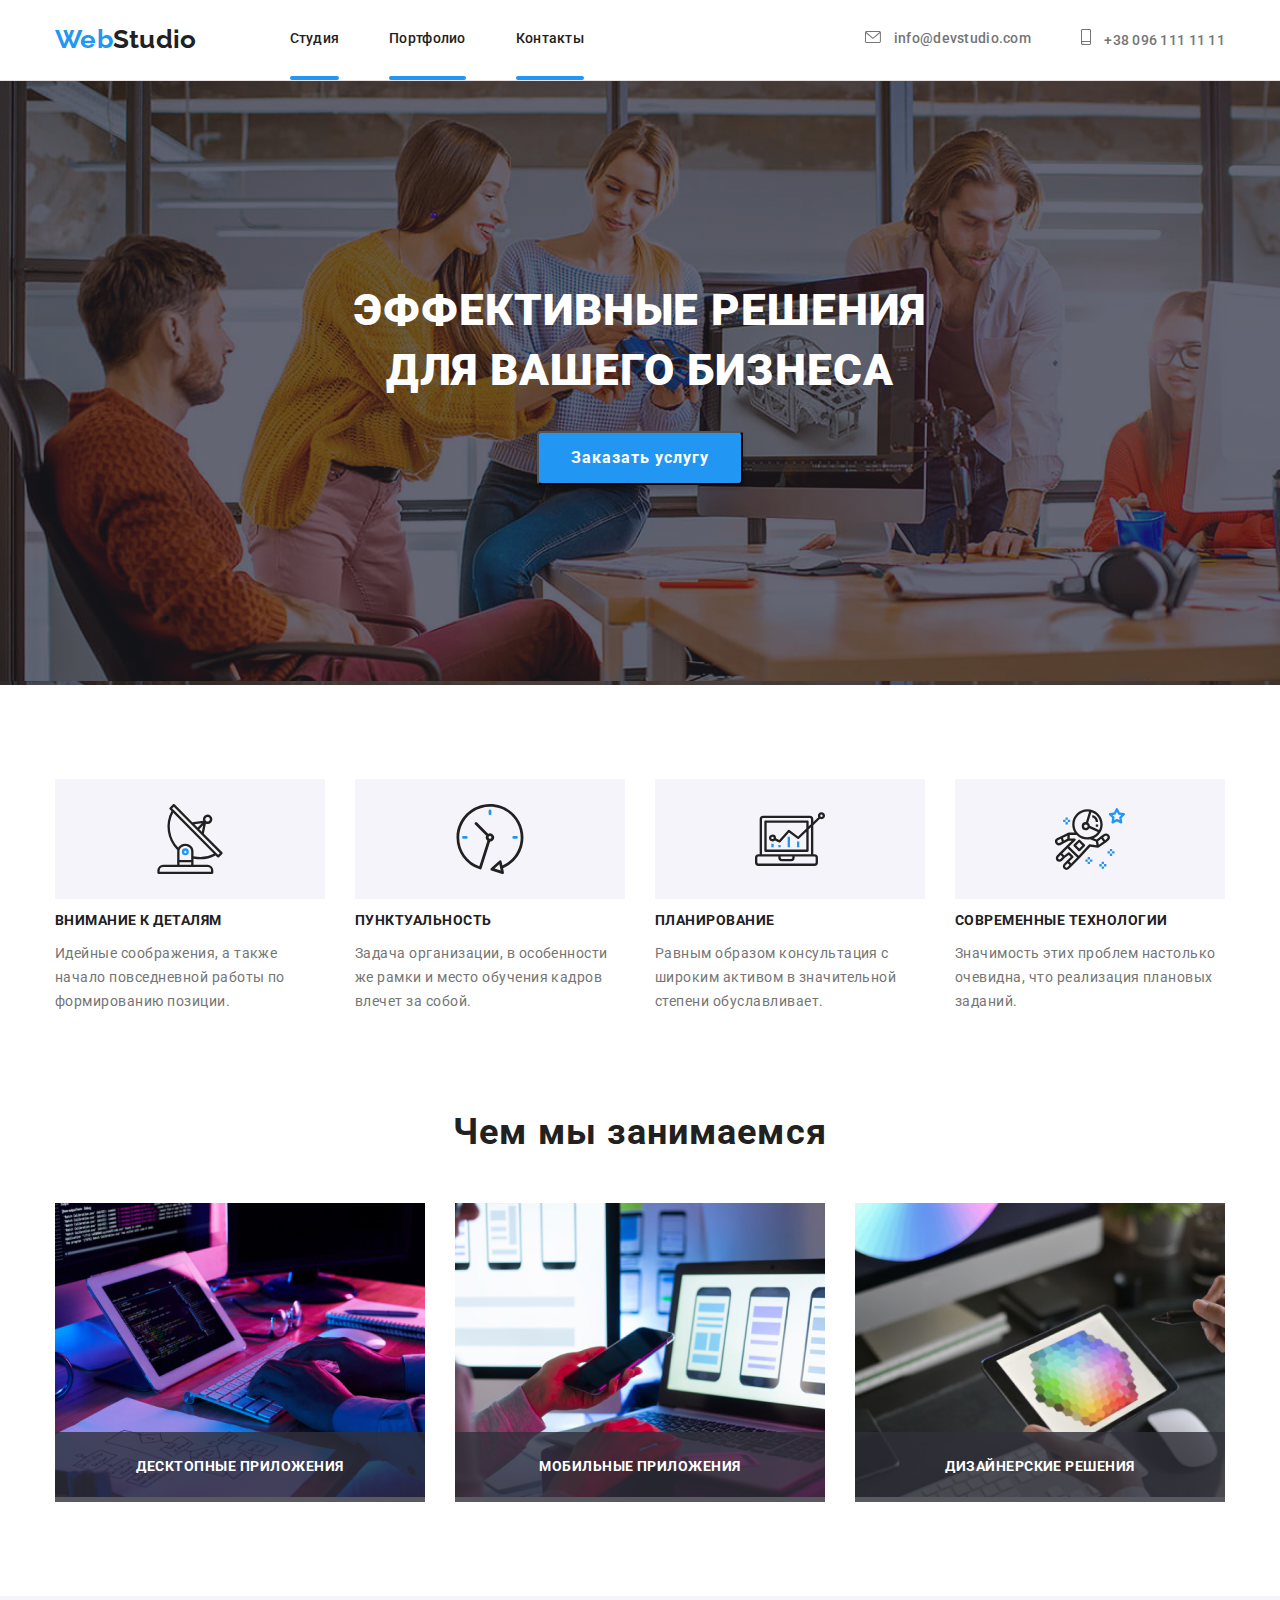
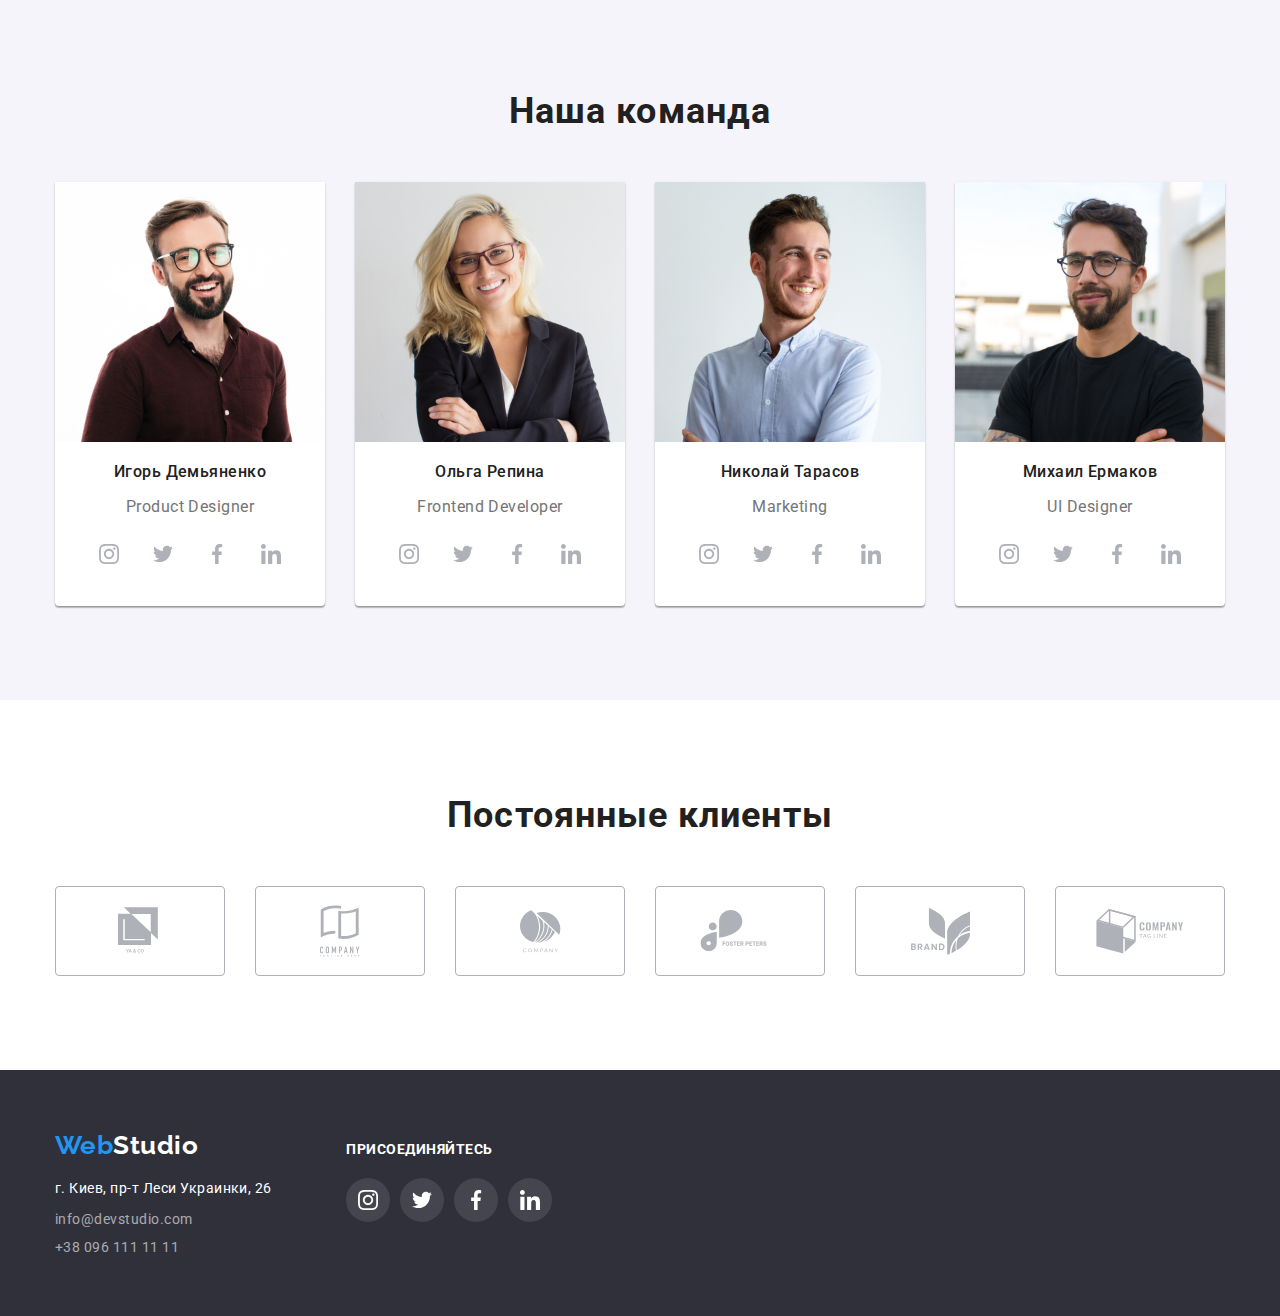
==== commit fe33623d: "оверлей и подчеркивание" ====
--- a/index.html
+++ b/index.html
@@ -20,18 +20,15 @@
                 <a href="./index.html" class="logo" lang="en"> <span class="logo-web ">Web</span>Studio</a>
                 <ul class="list link">
                     <li class="link-item">
+                        <a href="./index.html" class="link underscore">Студия</a>
                         
-                            <a href="./index.html" class="link">Студия</a>
+                    </li>
+                    <li class="link-item">
+                        <a href="./html/portfolio.html" class="link underscore">Портфолио</a>
                         
                     </li>
                     <li class="link-item">
-                        
-                            <a href="./html/portfolio.html" class="link">Портфолио</a>
-                        
-                    </li>
-                    <li class="link-item">
-                        
-                            <a href="" class="link">Контакты</a>
+                        <a href="" class="link underscore">Контакты</a>
                        
                     </li>
                 </ul>
--- a/css/style.css
+++ b/css/style.css
@@ -98,16 +98,19 @@
   display: block;
 }
 /* подчеркивание навигации */
-.navigation .link-item::after {
+.underscore::after {
   position: absolute;
   content: '';
-  display: flex;
+  display: block;
+  left: 0;
+  bottom: -33px;
   width: 100%;
   height: 4px;
   background-color: #2196f3;
   border-radius: 2px;
-  margin-top: 27px;
-}
+}
+
+/*  */
 .link:hover,
 .link:focus {
   color: var(--accent-text-color);
@@ -471,56 +474,27 @@
   list-style-type: none;
   margin-bottom: 0;
 }
-.container-portfolio {
-  padding: 20px 24px;
-}
-.list-portfolio {
-  position: relative;
-  max-width: 370px;
-  border: 1px solid #eeeeee;
-
-  transition-property: border, box-sizing, box-shadow;
-  transition-duration: 250ms;
-  transition-timing-function: cubic-bezier(0.4, 0, 0.2, 1);
-}
-.list-portfolio:nth-child(-n + 6) {
-  margin-bottom: 30px;
-}
-.list-portfolio {
-  margin-right: 30px;
-}
-.list-portfolio:nth-child(3n) {
-  margin-right: 0;
-}
-.list-portfolio:hover,
-.list-portfolio:focus {
-  border: 1px solid #eeeeee;
-  box-sizing: border-box;
-  box-shadow: 0px 1px 1px rgba(0, 0, 0, 0.12), 0px 4px 4px rgba(0, 0, 0, 0.06), 1px 4px 6px rgba(0, 0, 0, 0.16);
-  cursor: pointer;
-}
+
 /* оверлей */
-.list-portfolio:hover .submenu,
-.list-portfolio:focus .submenu {
-  display: block;
-}
-/* @keyframes changeSubmenu {
-  0% {
-  }
-  100% {
-  }
-} */
+
 .submenu {
   position: absolute;
   left: 0;
-  top: 100%;
+  top: 294px;
   padding: 0;
   margin: 0;
   width: 100%;
   min-height: 294px;
   background-color: rgba(33, 150, 243, 0.9);
-  display: none;
-}
+
+  transition: transform 250ms cubic-bezier(0.4, 0, 0.2, 1);
+}
+
+.list-portfolio:hover .submenu,
+.list-portfolio:focus .submenu {
+  transform: translateY(-294px);
+}
+
 .submenu-text {
   display: block;
   padding: 63px 24px;
@@ -534,6 +508,36 @@
   line-height: 1.56;
   letter-spacing: 0.03em;
   color: var(--button-text-color-hover-focus);
+}
+
+/* контейнер портфолио */
+.container-portfolio {
+  padding: 20px 24px;
+}
+.list-portfolio {
+  position: relative;
+  max-width: 370px;
+  border: 1px solid #eeeeee;
+  overflow: hidden;
+  transition-property: border, box-sizing, box-shadow;
+  transition-duration: 250ms;
+  transition-timing-function: cubic-bezier(0.4, 0, 0.2, 1);
+}
+.list-portfolio:nth-child(-n + 6) {
+  margin-bottom: 30px;
+}
+.list-portfolio {
+  margin-right: 30px;
+}
+.list-portfolio:nth-child(3n) {
+  margin-right: 0;
+}
+.list-portfolio:hover,
+.list-portfolio:focus {
+  border: 1px solid #eeeeee;
+  box-sizing: border-box;
+  box-shadow: 0px 1px 1px rgba(0, 0, 0, 0.12), 0px 4px 4px rgba(0, 0, 0, 0.06), 1px 4px 6px rgba(0, 0, 0, 0.16);
+  cursor: pointer;
 }
 
 /* footer */
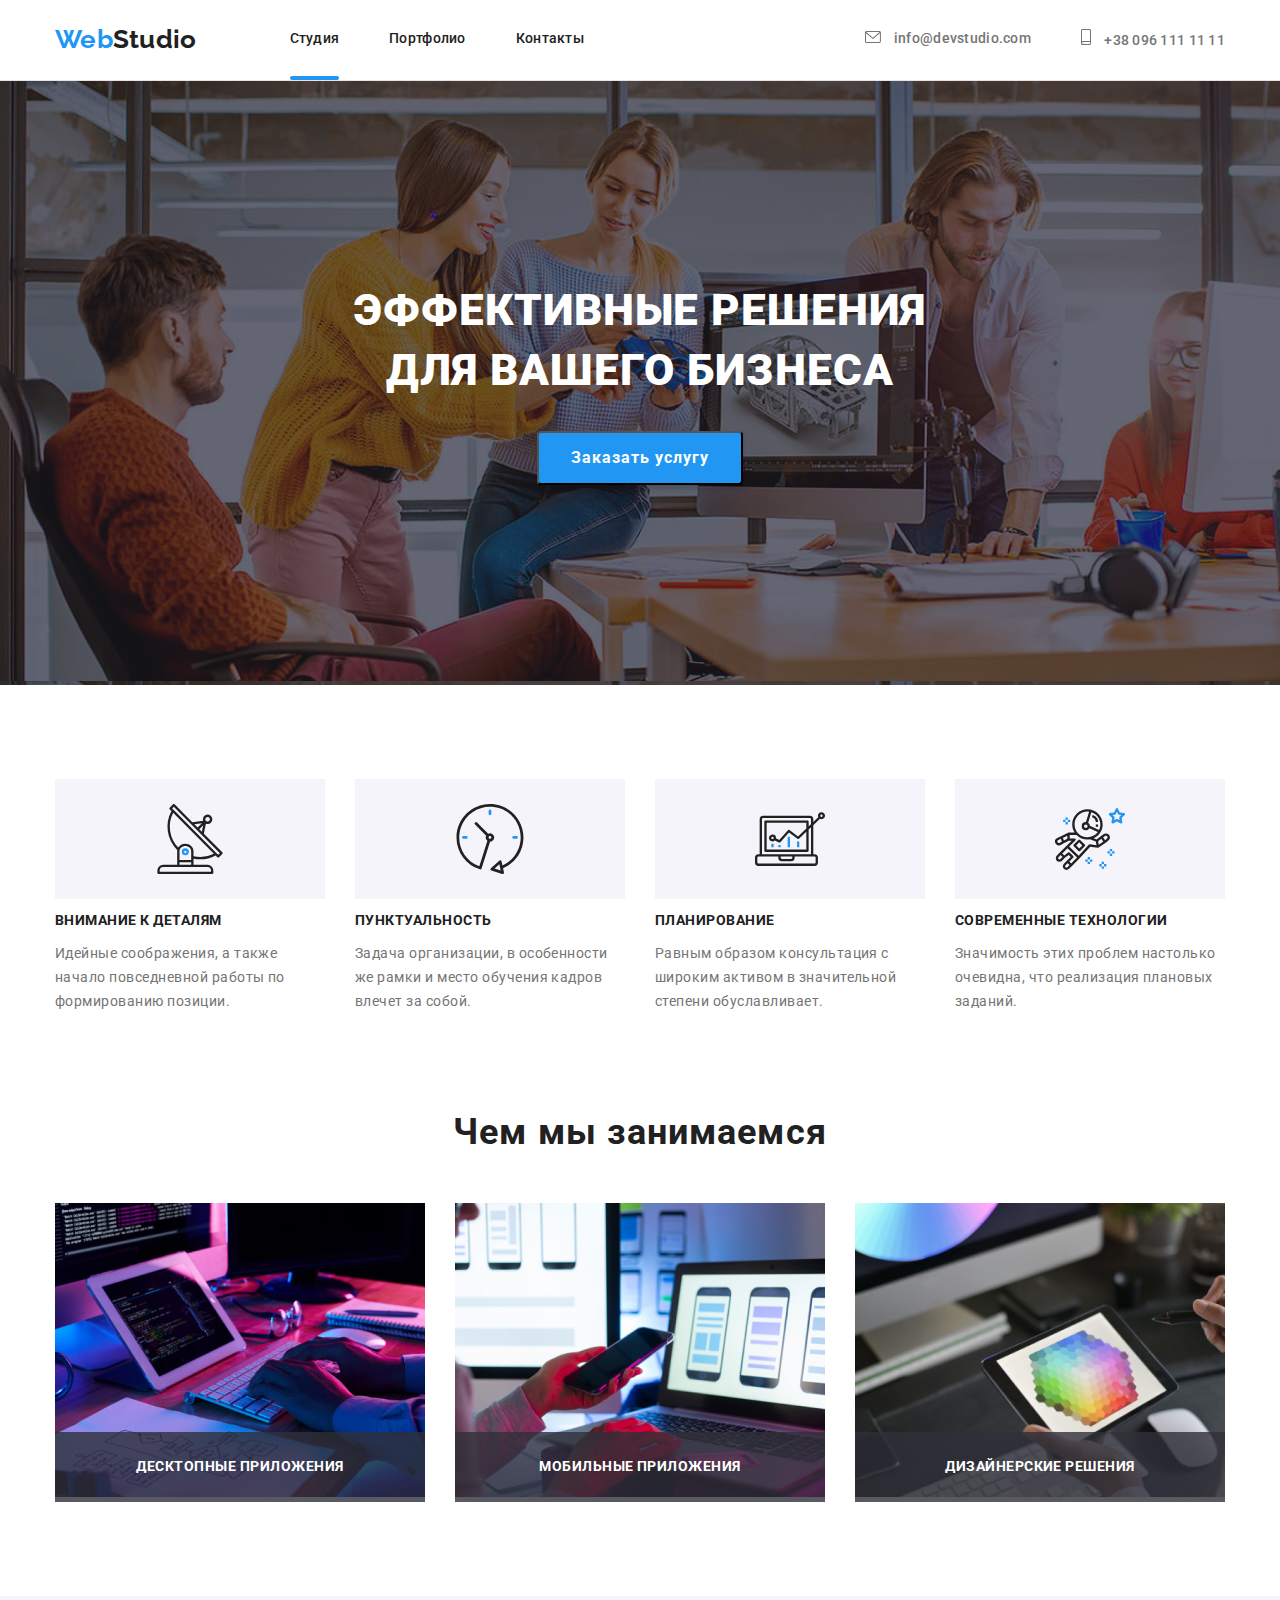
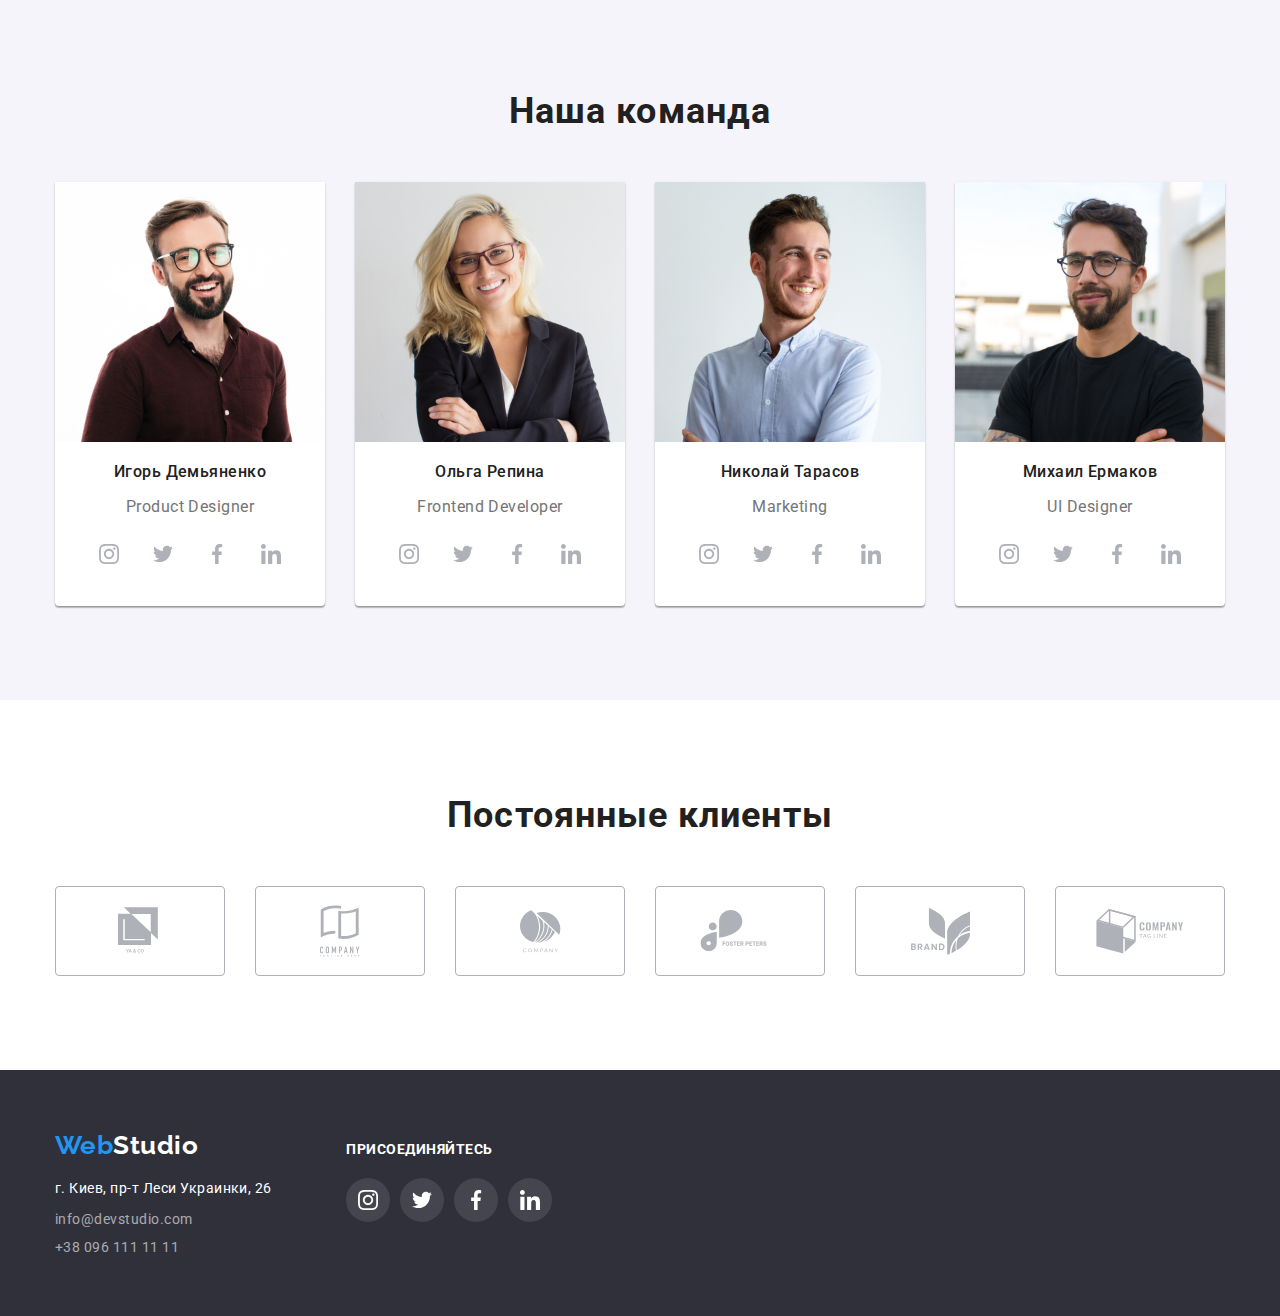
==== commit 96106d9b: "правка подчеркивания" ====
--- a/index.html
+++ b/index.html
@@ -24,11 +24,11 @@
                         
                     </li>
                     <li class="link-item">
-                        <a href="./html/portfolio.html" class="link underscore">Портфолио</a>
+                        <a href="./html/portfolio.html" class="link ">Портфолио</a>
                         
                     </li>
                     <li class="link-item">
-                        <a href="" class="link underscore">Контакты</a>
+                        <a href="" class="link ">Контакты</a>
                        
                     </li>
                 </ul>
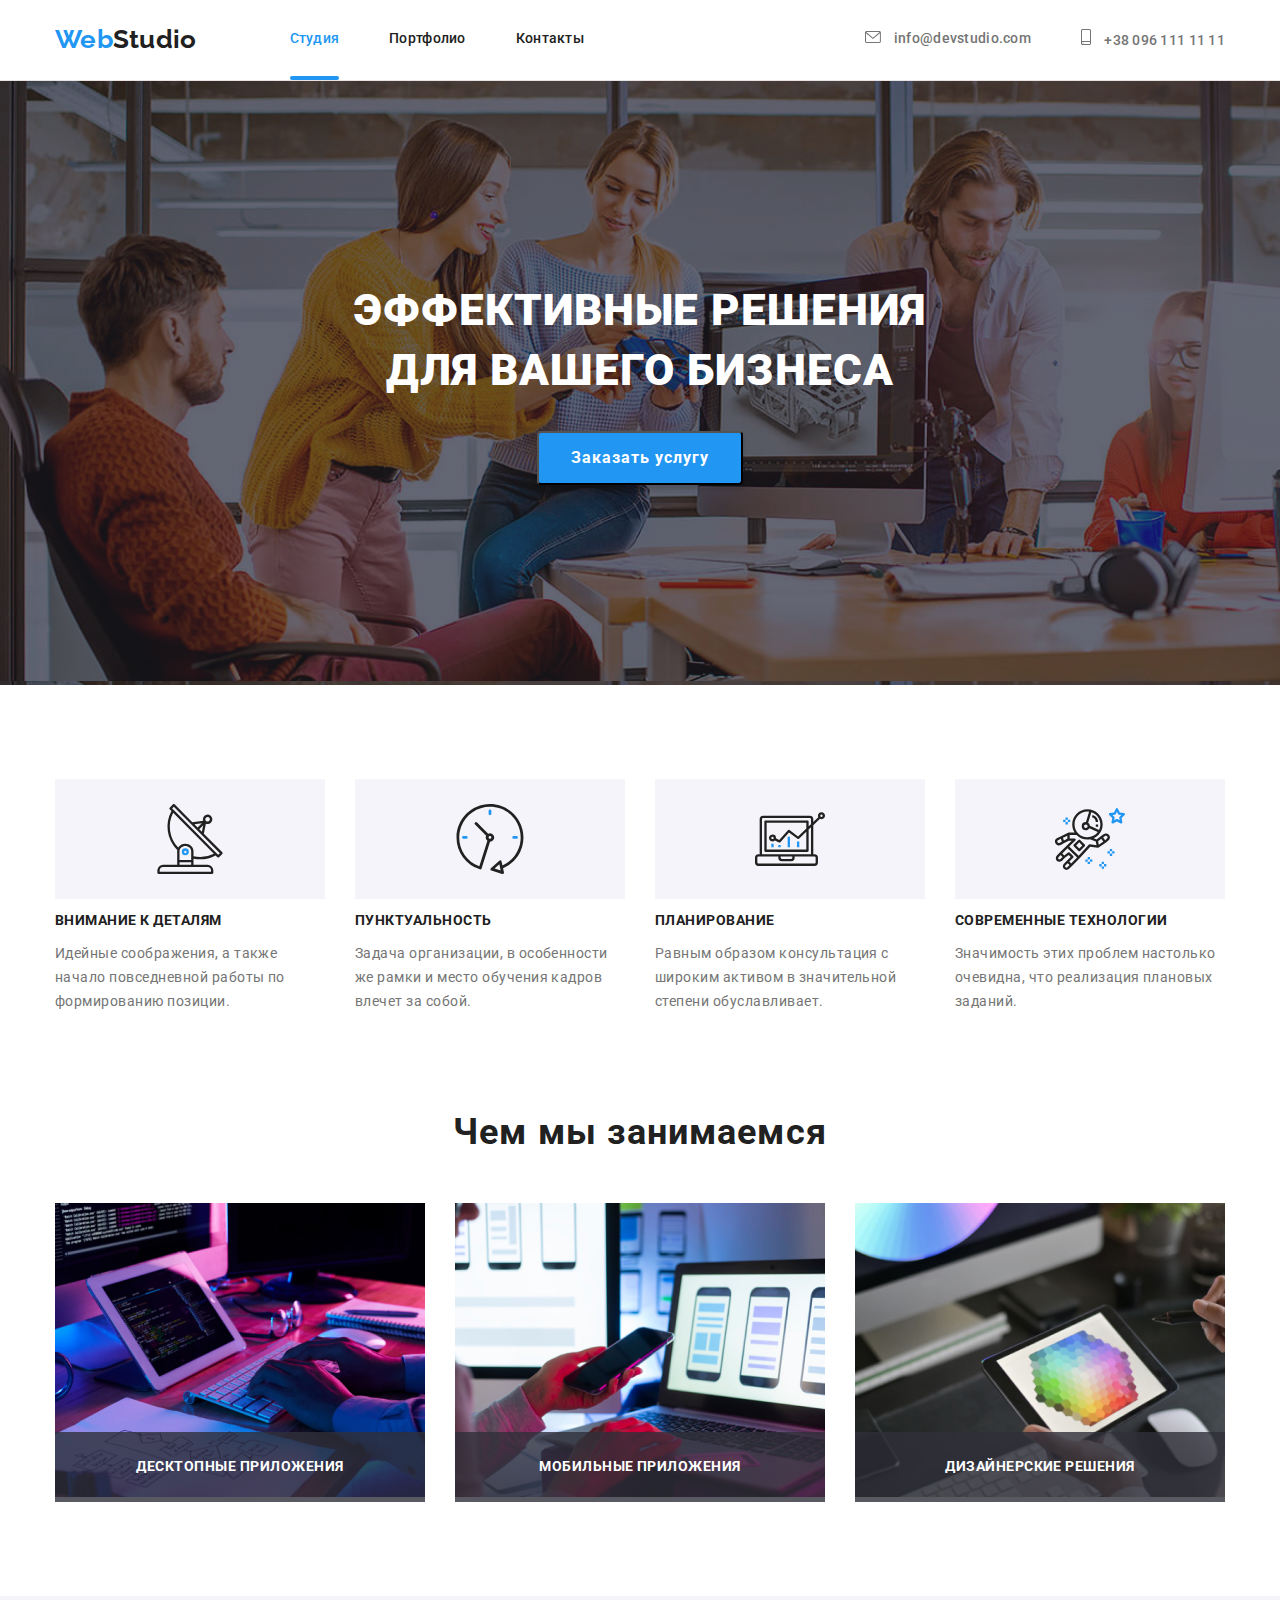
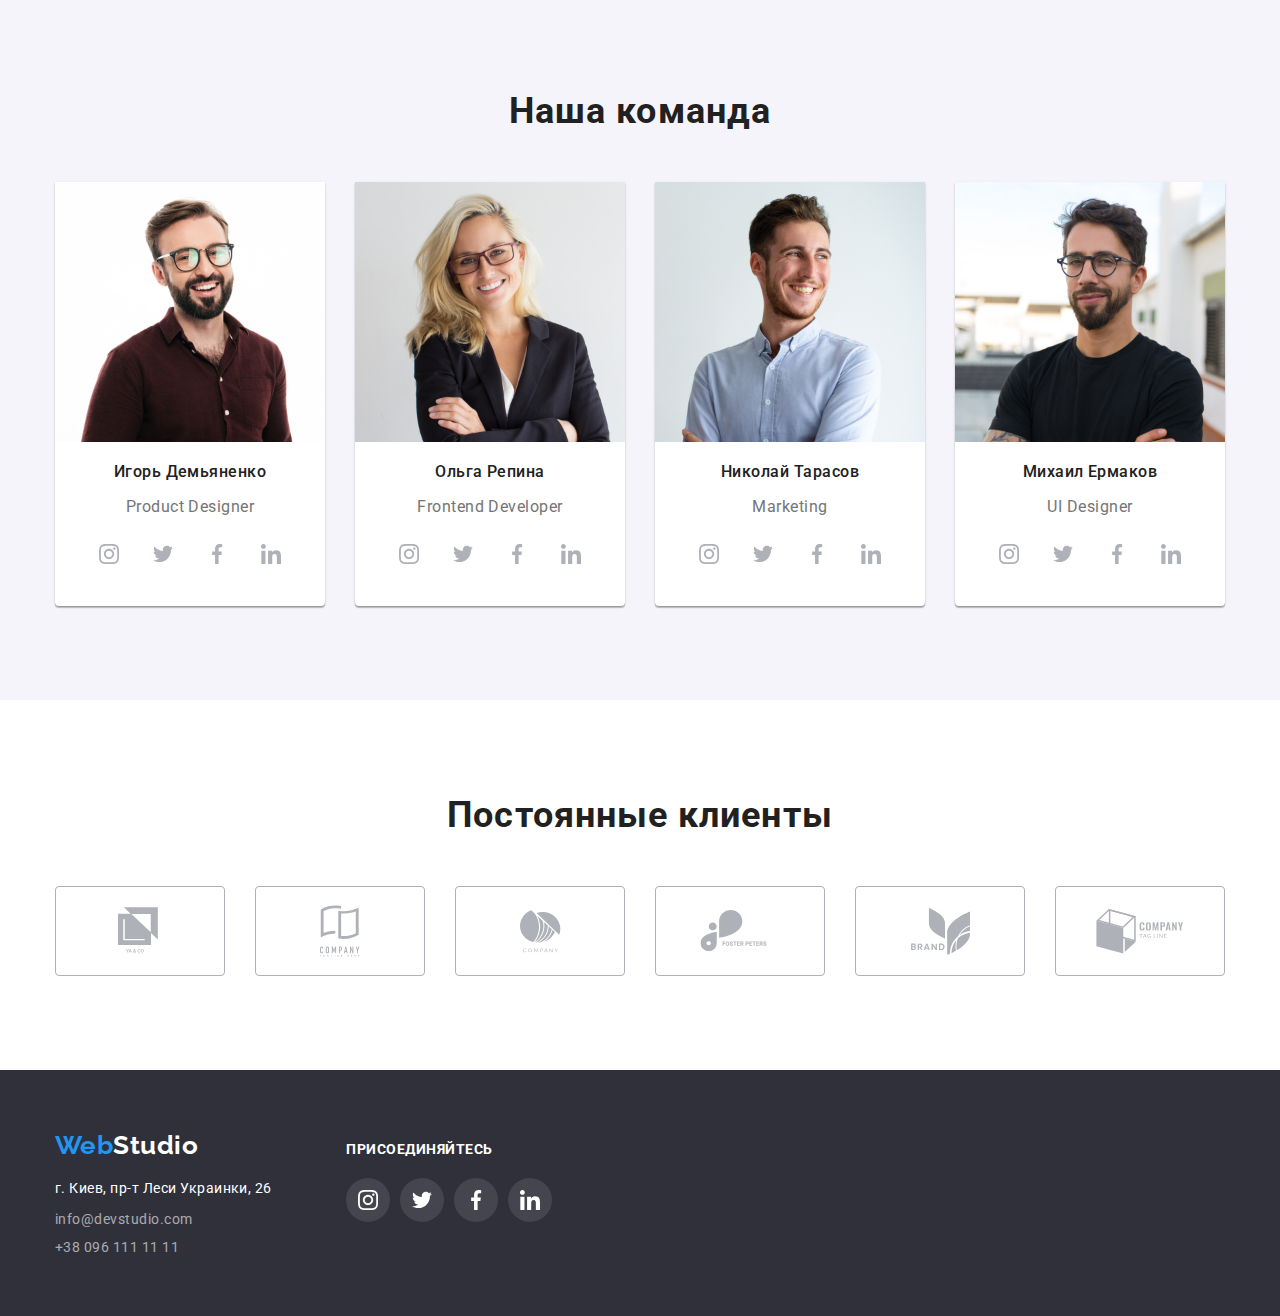
==== commit 2e00749a: "исправление оверлей" ====
--- a/index.html
+++ b/index.html
@@ -20,7 +20,7 @@
                 <a href="./index.html" class="logo" lang="en"> <span class="logo-web ">Web</span>Studio</a>
                 <ul class="list link">
                     <li class="link-item">
-                        <a href="./index.html" class="link underscore">Студия</a>
+                        <a href="./index.html" class="link underscore current">Студия</a>
                         
                     </li>
                     <li class="link-item">
--- a/css/style.css
+++ b/css/style.css
@@ -109,7 +109,9 @@
   background-color: #2196f3;
   border-radius: 2px;
 }
-
+.current {
+  color: var(--accent-text-color);
+}
 /*  */
 .link:hover,
 .link:focus {
@@ -477,48 +479,27 @@
 
 /* оверлей */
 
-.submenu {
-  position: absolute;
-  left: 0;
-  top: 294px;
-  padding: 0;
-  margin: 0;
-  width: 100%;
-  min-height: 294px;
-  background-color: rgba(33, 150, 243, 0.9);
-
-  transition: transform 250ms cubic-bezier(0.4, 0, 0.2, 1);
-}
-
-.list-portfolio:hover .submenu,
-.list-portfolio:focus .submenu {
-  transform: translateY(-294px);
-}
-
-.submenu-text {
-  display: block;
-  padding: 63px 24px;
-  margin: 0;
-  min-width: 322px;
-  min-height: 168px;
-  font-family: Roboto;
-  font-style: normal;
-  font-weight: normal;
-  font-size: 18px;
-  line-height: 1.56;
-  letter-spacing: 0.03em;
-  color: var(--button-text-color-hover-focus);
-}
-
 /* контейнер портфолио */
 .container-portfolio {
   padding: 20px 24px;
+  /* position: relative; */
+}
+
+.container-list img {
+  display: block;
+  max-width: 100%;
+  height: auto;
+}
+.link-portfolio {
+  text-decoration: none;
+  color: inherit;
+  /*  */
 }
 .list-portfolio {
-  position: relative;
   max-width: 370px;
   border: 1px solid #eeeeee;
-  overflow: hidden;
+  position: relative;
+
   transition-property: border, box-sizing, box-shadow;
   transition-duration: 250ms;
   transition-timing-function: cubic-bezier(0.4, 0, 0.2, 1);
@@ -539,7 +520,28 @@
   box-shadow: 0px 1px 1px rgba(0, 0, 0, 0.12), 0px 4px 4px rgba(0, 0, 0, 0.06), 1px 4px 6px rgba(0, 0, 0, 0.16);
   cursor: pointer;
 }
-
+/* оверлей */
+.submenu {
+  position: relative;
+  overflow: hidden;
+}
+.submenu-text {
+  position: absolute;
+  margin: 0;
+  left: 0;
+  top: 0;
+  padding: 63px 24px;
+  transform: translateY(100%);
+  transition: transform 250ms cubic-bezier(0.4, 0, 0.2, 1);
+  font-size: 18px;
+  line-height: 1.56;
+  color: var(--button-text-color-hover-focus);
+  background-color: rgba(33, 150, 243, 0.9);
+}
+.link-portfolio:hover .submenu-text,
+.link-portfolio:focus .submenu-text {
+  transform: translateY(0);
+}
 /* footer */
 .page-footer {
   background-color: var(--hero-footer-background-color);
